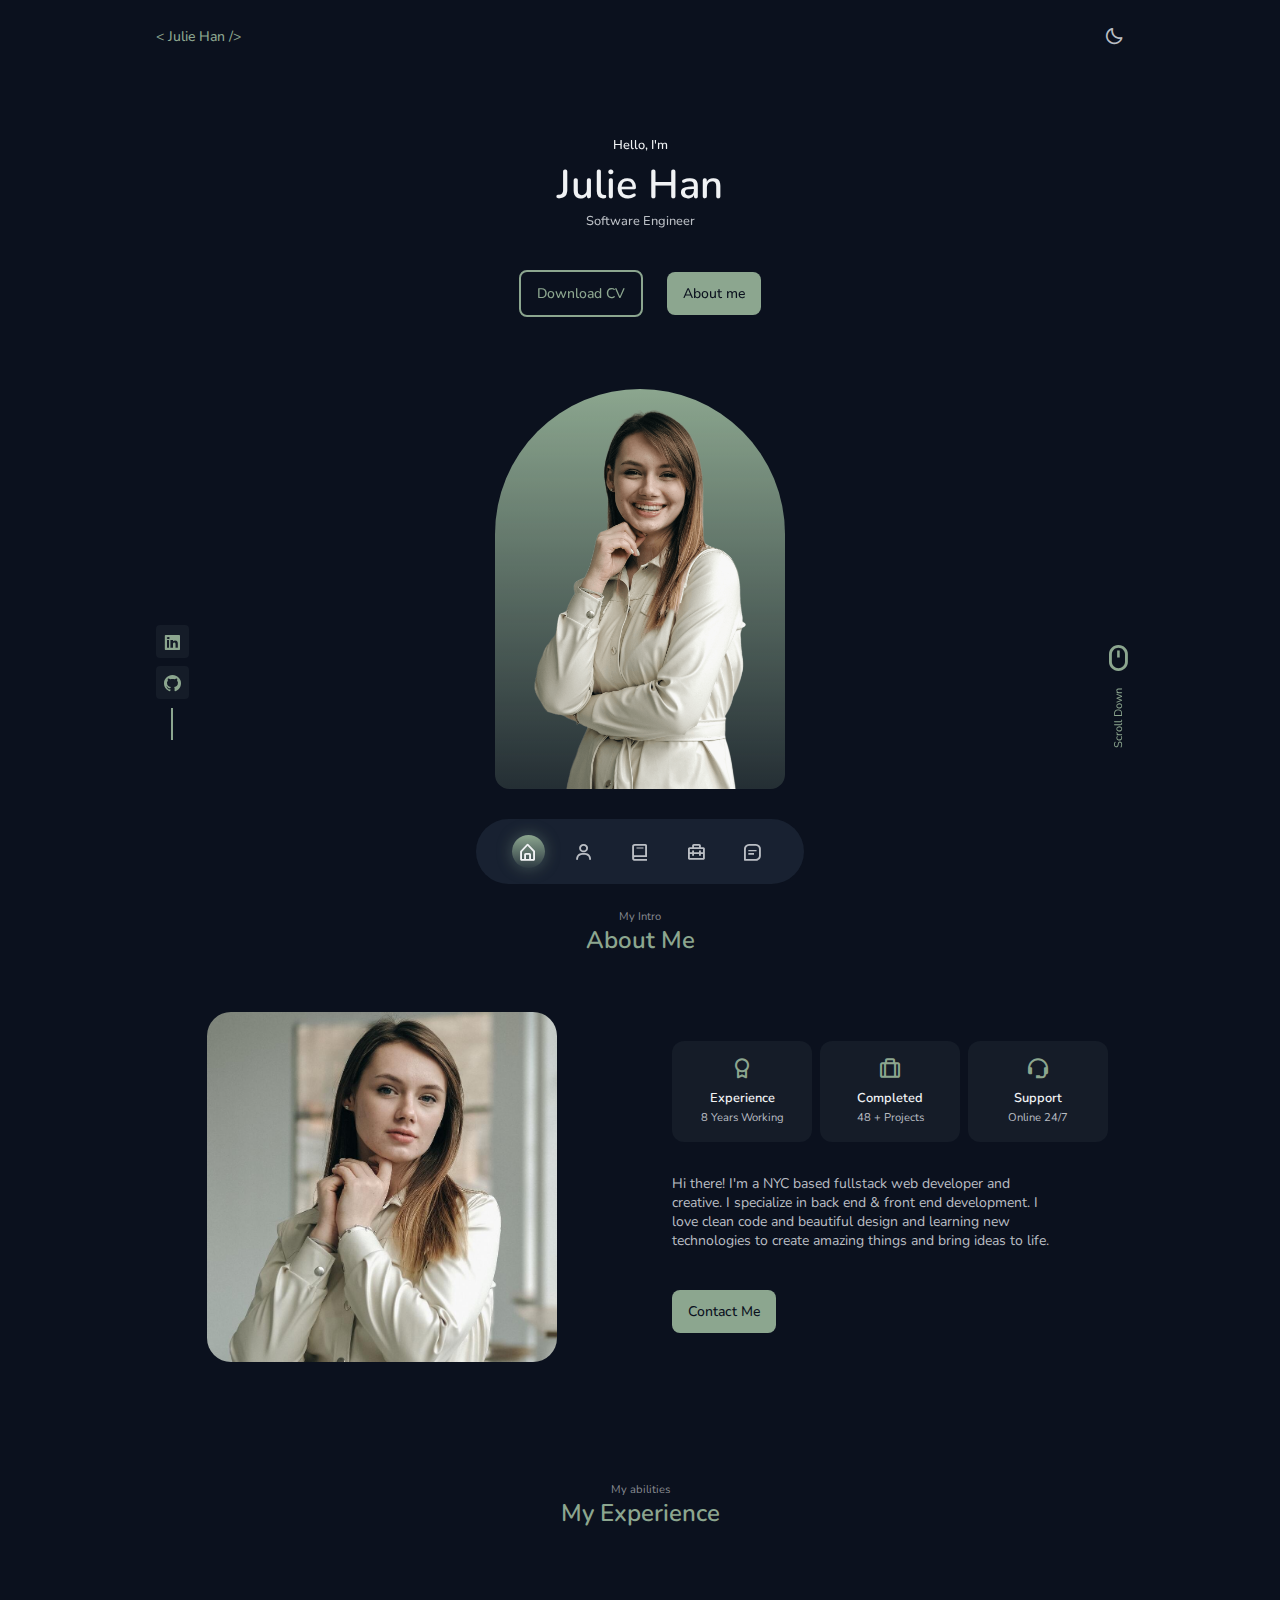
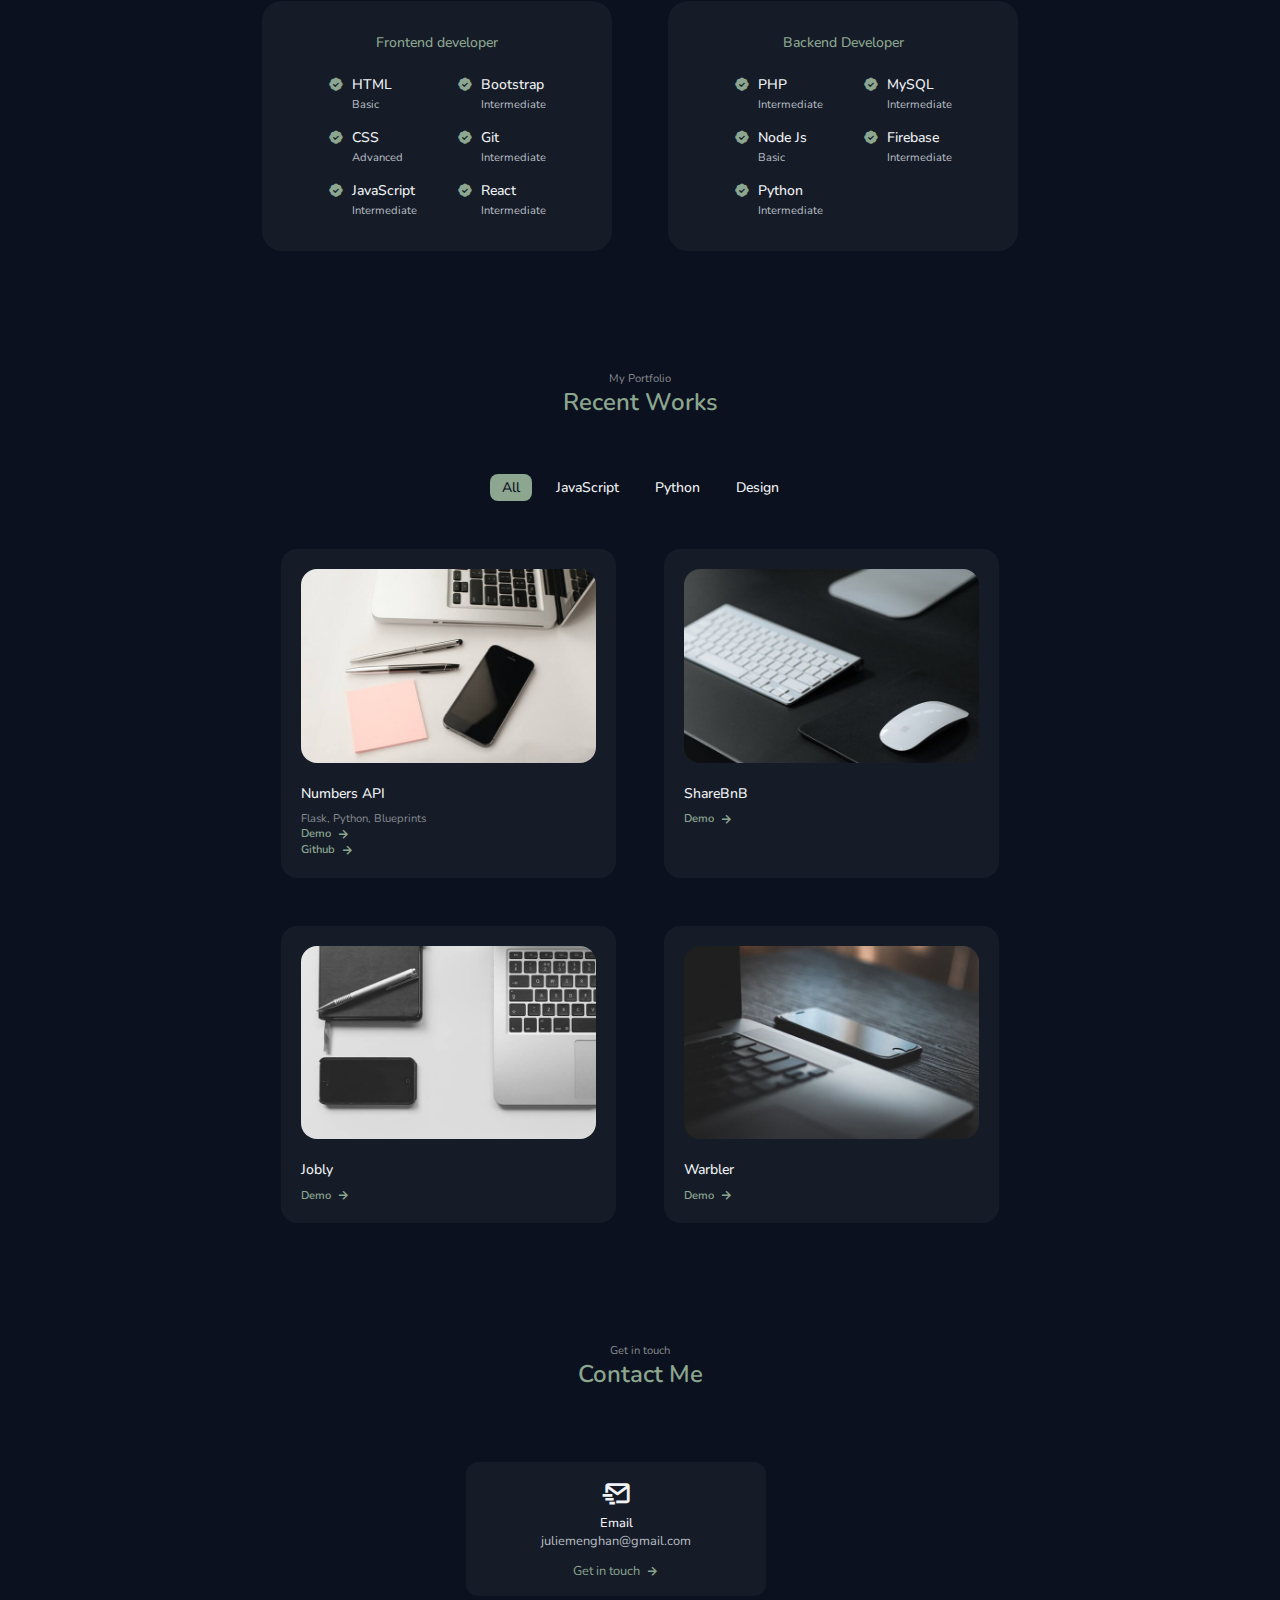
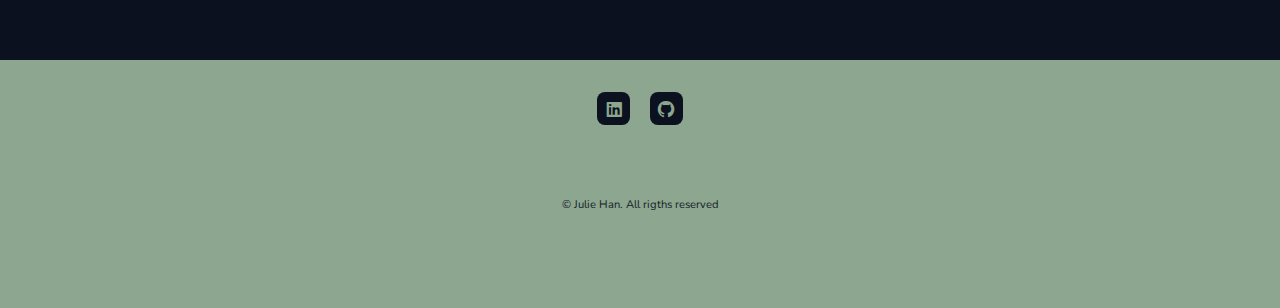
==== index.html @ d2535c16 "font name and size changes in css" ====
<!DOCTYPE html>
<html lang="en">

<head>
  <meta charset="UTF-8" />
  <meta name="viewport" content="width=device-width, initial-scale=1.0" />

  <!--=============== FAVICON ===============-->
  <link rel="shortcut icon" href="assets/img/favicon.png" type="image/x-icon" />

  <!--=============== BOXICONS ===============-->
  <link href="https://unpkg.com/boxicons@2.1.1/css/boxicons.min.css" rel="stylesheet" />

  <!--=============== SWIPER CSS ===============-->
  <link rel="stylesheet" href="assets/css/swiper-bundle.min.css" />

  <!--=============== CSS ===============-->
  <link rel="stylesheet" href="assets/css/styles.css" />

  <title>Portfolio website - Julie Meng Han</title>
</head>

<body>
  <!--=============== HEADER ===============-->
  <header class="header" id="header">
    <nav class="nav container">
      <a href="#" class="nav__logo">
        < Julie Han /> </a>

      <div class="nav__menu">
        <ul class="nav__list">
          <li class="nav__item">
            <a href="#home" class="nav__link active-link">
              <i class="bx bx-home-alt nav__icon"></i>
            </a>
          </li>

          <li class="nav__item">
            <a href="#about" class="nav__link">
              <i class="bx bx-user nav__icon"></i>
            </a>
          </li>

          <li class="nav__item">
            <a href="#skills" class="nav__link">
              <i class="bx bx-book nav__icon"></i>
            </a>
          </li>

          <li class="nav__item">
            <a href="#work" class="nav__link">
              <i class="bx bx-briefcase-alt-2 nav__icon"></i>
            </a>
          </li>

          <li class="nav__item">
            <a href="#contact" class="nav__link">
              <i class="bx bx-message-square-detail nav__icon"></i>
            </a>
          </li>
        </ul>
      </div>

      <!-- Light/Dark mode theme change button -->
      <i class="bx bx-moon change-theme" id="theme-button"></i>
    </nav>
  </header>

  <!--=============== MAIN ===============-->
  <main class="main">
    <!--=============== HOME ===============-->
    <section class="home section" id="home">
      <div class="home__container container grid">
        <div class="home__data">
          <span class="home__greeting">Hello, I'm</span>
          <h1 class="home__name">Julie Han</h1>
          <h3 class="home__education">Software Engineer</h3>

          <div class="home__buttons">
            <!-- Insert your CV -->
            <a download="" href="assets/pdf/Ansel-Cv.pdf" class="button button--ghost">
              Download CV
            </a>
            <a href="#about" class="button">About me</a>
          </div>
        </div>

        <div class="home__handle">
          <!-- Insert your image, according to the example size of the portfolio -->
          <img src="assets/img/perfil.png" alt="" class="home__img" />
        </div>

        <div class="home__social">
          <a href="https://www.linkedin.com/in/juliemenghan/" target="_blank" class="home__social-link">
            <i class="bx bxl-linkedin-square"></i>
          </a>
          <a href="https://github.com/jumehan" target="_blank" class="home__social-link">
            <i class="bx bxl-github"></i>
          </a>
        </div>

        <a href="#about" class="home__scroll">
          <i class="bx bx-mouse home__scroll-icon"></i>
          <span class="home__scroll-name">Scroll Down</span>
        </a>
      </div>
    </section>

    <!--=============== ABOUT ===============-->
    <section class="about section" id="about">
      <span class="section__subtitle">My Intro</span>
      <h2 class="section__title">About Me</h2>

      <div class="about__container container grid">
        <img src="assets/img/about.jpg" alt="" class="about__img" />

        <div class="about__data">
          <div class="about__info">
            <div class="about__box">
              <i class="bx bx-award about__icon"></i>
              <h3 class="about__title">Experience</h3>
              <span class="about__subtitle">8 Years Working</span>
            </div>

            <div class="about__box">
              <i class="bx bx-briefcase-alt about__icon"></i>
              <h3 class="about__title">Completed</h3>
              <span class="about__subtitle">48 + Projects</span>
            </div>

            <div class="about__box">
              <i class="bx bx-support about__icon"></i>
              <h3 class="about__title">Support</h3>
              <span class="about__subtitle">Online 24/7</span>
            </div>
          </div>

          <p class="about__description">
            Hi there! I'm a NYC based fullstack web developer and creative. I
            specialize in back end & front end development. I love clean code
            and beautiful design and learning new technologies to create
            amazing things and bring ideas to life.
          </p>

          <a href="#contact" class="button">Contact Me</a>
        </div>
      </div>
    </section>

    <!--=============== SKILLS ===============-->
    <section class="skills section" id="skills">
      <span class="section__subtitle">My abilities</span>
      <h2 class="section__title">My Experience</h2>

      <div class="skills__container container grid">
        <div class="skills__content">
          <h3 class="skills__title">Frontend developer</h3>

          <div class="skills__box">
            <div class="skills__group">
              <div class="skills__data">
                <i class="bx bxs-badge-check"></i>

                <div>
                  <h3 class="skills__name">HTML</h3>
                  <span class="skills__level">Basic</span>
                </div>
              </div>

              <div class="skills__data">
                <i class="bx bxs-badge-check"></i>

                <div>
                  <h3 class="skills__name">CSS</h3>
                  <span class="skills__level">Advanced</span>
                </div>
              </div>

              <div class="skills__data">
                <i class="bx bxs-badge-check"></i>

                <div>
                  <h3 class="skills__name">JavaScript</h3>
                  <span class="skills__level">Intermediate</span>
                </div>
              </div>
            </div>

            <div class="skills__group">
              <div class="skills__data">
                <i class="bx bxs-badge-check"></i>

                <div>
                  <h3 class="skills__name">Bootstrap</h3>
                  <span class="skills__level">Intermediate</span>
                </div>
              </div>

              <div class="skills__data">
                <i class="bx bxs-badge-check"></i>

                <div>
                  <h3 class="skills__name">Git</h3>
                  <span class="skills__level">Intermediate</span>
                </div>
              </div>

              <div class="skills__data">
                <i class="bx bxs-badge-check"></i>

                <div>
                  <h3 class="skills__name">React</h3>
                  <span class="skills__level">Intermediate</span>
                </div>
              </div>
            </div>
          </div>
        </div>

        <div class="skills__content">
          <h3 class="skills__title">Backend Developer</h3>

          <div class="skills__box">
            <div class="skills__group">
              <div class="skills__data">
                <i class="bx bxs-badge-check"></i>

                <div>
                  <h3 class="skills__name">PHP</h3>
                  <span class="skills__level">Intermediate</span>
                </div>
              </div>

              <div class="skills__data">
                <i class="bx bxs-badge-check"></i>

                <div>
                  <h3 class="skills__name">Node Js</h3>
                  <span class="skills__level">Basic</span>
                </div>
              </div>

              <div class="skills__data">
                <i class="bx bxs-badge-check"></i>

                <div>
                  <h3 class="skills__name">Python</h3>
                  <span class="skills__level">Intermediate</span>
                </div>
              </div>
            </div>

            <div class="skills__group">
              <div class="skills__data">
                <i class="bx bxs-badge-check"></i>

                <div>
                  <h3 class="skills__name">MySQL</h3>
                  <span class="skills__level">Intermediate</span>
                </div>
              </div>

              <div class="skills__data">
                <i class="bx bxs-badge-check"></i>

                <div>
                  <h3 class="skills__name">Firebase</h3>
                  <span class="skills__level">Intermediate</span>
                </div>
              </div>
            </div>
          </div>
        </div>
      </div>
    </section>

    <!--=============== WORK ===============-->
    <section class="work section" id="work">
      <span class="section__subtitle">My Portfolio</span>
      <h2 class="section__title">Recent Works</h2>

      <div class="work__filters">
        <span class="work__item active-work" data-filter="all">All</span>
        <span class="work__item" data-filter=".javascript">JavaScript</span>
        <span class="work__item" data-filter=".python">Python</span>
        <span class="work__item" data-filter=".design">Design</span>
      </div>

      <div class="work__container container grid">
        <div class="work__card mix python javascript">
          <!-- Insert your image in a rectangular format (Ex: 600 x 400, 1000 x 800, 1200 x 1000, etc) -->
          <img src="assets/img/work1.jpg" alt="" class="work__img" />

          <h3 class="work__title">Numbers API</h3>
          <span class="work__subtitle">Flask, Python, Blueprints</span>

          <a href="" class="work__button">
            Demo <i class="bx bx-right-arrow-alt work__icon"></i>
          </a>
          <a href="" class="work__button">
            Github <i class="bx bx-right-arrow-alt work__icon"></i>
          </a>
        </div>

        <div class="work__card mix javascript">
          <img src="assets/img/work2.jpg" alt="" class="work__img" />

          <h3 class="work__title">ShareBnB</h3>

          <a href="" class="work__button">
            Demo <i class="bx bx-right-arrow-alt work__icon"></i>
          </a>
        </div>

        <div class="work__card mix design">
          <img src="assets/img/work3.jpg" alt="" class="work__img" />

          <h3 class="work__title">Jobly</h3>

          <a href="" class="work__button">
            Demo <i class="bx bx-right-arrow-alt work__icon"></i>
          </a>
        </div>

        <div class="work__card mix web">
          <img src="assets/img/work4.jpg" alt="" class="work__img" />

          <h3 class="work__title">Warbler</h3>

          <a href="" class="work__button">
            Demo <i class="bx bx-right-arrow-alt work__icon"></i>
          </a>
        </div>

      </div>
    </section>

    <!--=============== CONTACT ===============-->
    <section class="contact section" id="contact">
      <span class="section__subtitle">Get in touch</span>
      <h2 class="section__title">Contact Me</h2>
      <div class="work__container container grid">
        <div class="contact__info">
          <div class="contact__card">
            <i class="bx bx-mail-send contact__card-icon"></i>
            <h3 class="contact__card-title">Email</h3>
            <span class="contact__card-data">juliemenghan@gmail.com</span>

            <a href="mailto:juliemenghan@gmail.com" target="_blank" class="contact__button">
              Get in touch
              <i class="bx bx-right-arrow-alt contact__button-icon"></i>
            </a>
          </div>
        </div>
        <div></div>
        <div></div>
    </section>
  </main>

  <!--=============== FOOTER ===============-->
  <footer class="footer">
    <div class="footer__container container">

      <ul class="footer__social">
        <a href="https://www.linkedin.com/in/juliemenghan/" target="_blank" class="footer__social-link">
          <i class="bx bxl-linkedin-square"></i>
        </a>
        <a href="https://github.com/jumehan" target="_blank" class="footer__social-link">
          <i class="bx bxl-github"></i>
        </a>
      </ul>

      <span class="footer__copy">
        &#169; Julie Han. All rigths reserved
      </span>
    </div>
  </footer>

  <!--=============== SCROLLREVEAL ===============-->
  <script src="assets/js/scrollreveal.min.js"></script>

  <!--=============== SWIPER JS ===============-->
  <script src="assets/js/swiper-bundle.min.js"></script>

  <!--=============== MIXITUP FILTER ===============-->
  <script src="assets/js/mixitup.min.js"></script>

  <!--=============== MAIN JS ===============-->
  <script src="assets/js/main.js"></script>
</body>

</html>
---- assets/css/styles.css ----
/*=============== GOOGLE FONTS ===============*/
@import url("https://fonts.googleapis.com/css2?family=Poppins:wght@400;500;600&display=swap");
@import url('https://fonts.googleapis.com/css2?family=Nunito:wght@400;500;600&display=swap');
/*=============== VARIABLES CSS ===============*/
:root {
  --header-height: 3.5rem;

  /*========== Colors ==========*/
  /*Color mode HSL(hue, saturation, lightness)*/
  /*
        Purple: hsl(250, 66%, 75%)
        Blue: hsl(207, 90%, 72%)
        Pink: hsl(356, 66%, 75%)
        Teal: hsl(174, 63%, 62%)
  */
  --first-hue: 127;
  --sat: 13%;
  --lig: 60%;
  --second-hue: 219;

  --first-color: hsl(var(--first-hue), var(--sat), var(--lig));
  --first-color-alt: hsl(var(--first-hue), var(--sat), 71%); /* -4% */
  --title-color: hsl(var(--second-hue), 15%, 95%);
  --text-color: hsl(var(--second-hue), 8%, 75%);
  --text-color-light: hsl(var(--second-hue), 4%, 55%);
  --body-color: hsl(var(--second-hue), 48%, 8%);
  --container-color: hsl(var(--second-hue), 32%, 12%);

  /*========== Font and typography ==========*/
  /*.5rem = 8px | 1rem = 16px ...*/
  --body-font: 'Nunito', sans-serif;
  --biggest-font-size: 1.75rem;
  --h1-font-size: 1.5rem;
  --h2-font-size: 1.25rem;
  --h3-font-size: 1rem;
  --normal-font-size: .85rem;
  --small-font-size: .8rem;
  --smaller-font-size: .75rem;
  --tiny-font-size: .7rem;

  /*========== Font weight ==========*/
  --font-medium: 500;
  --font-semibold: 600;

  /*========== z index ==========*/
  --z-tooltip: 10;
  --z-fixed: 100;
  --z-modal: 1000;
}

/* Responsive typography */
@media screen and (min-width: 968px) {
  :root {
    --biggest-font-size: 2.5rem;
    --h1-font-size: 2.25rem;
    --h2-font-size: 1.5rem;
    --h3-font-size: 1.25rem;
    --normal-font-size: .875rem;
    --small-font-size: .8rem;
    --smaller-font-size: .7rem;
  }
}

/*=============== BASE ===============*/
* {
  box-sizing: border-box;
  padding: 0;
  margin: 0;
}

html {
  scroll-behavior: smooth;
}

body,
button,
input,
textarea {
  font-family: var(--body-font);
  font-size: var(--normal-font-size);
}

body {
  background-color: var(--body-color);
  color: var(--text-color);
  transition: .4s; /* for light mode animation */
}

h1, h2, h3 {
  color: var(--title-color);
  font-weight: var(--font-semibold);
}

ul {
  list-style: none;
}

a {
  text-decoration: none;
}

button {
  cursor: pointer;
  border: none;
  outline: none;
}

img {
  max-width: 100%;
  height: auto;
}

/*=============== THEME ===============*/
.change-theme {
  font-size: 1.25rem;
  cursor: pointer;
  transition: .3s;
}

.change-theme:hover {
  color: var(--first-color);
}

/*========== Variables Light theme ==========*/
body.light-theme {
  --title-color: hsl(var(--second-hue), 15%, 15%);
  --text-color: hsl(var(--second-hue), 8%, 35%);
  --body-color: hsl(var(--second-hue), 100%, 99%);
  --container-color: #fff;
}

/*==========
    Color changes in some parts of
    the website, in light theme
==========*/
.light-theme .scroll-header {
  box-shadow: 0 2px 4px hsla(0, 0%, 1%, .1);
}

.light-theme .nav__menu {
  background-color: hsla(var(--second-hue), 32%, 90%, .8);
}

.light-theme .section__subtitle {
  color: var(--text-color);
}

.light-theme .home__social-link {
  box-shadow: 0 2px 8px hsla(var(--second-hue), 48%, 8%, .1);
}

.light-theme .home__social::after,
.light-theme .footer__social-link {
  background-color: var(--title-color);
}

.light-theme .home__social-link,
.light-theme .home__scroll,
.light-theme .button,
.light-theme .button:hover,
.light-theme .active-work,
.light-theme .footer__title,
.light-theme .footer__link,
.light-theme .footer__copy{
  color: var(--title-color);
}

.light-theme .about__box {
  box-shadow: 0 2px 8px hsla(var(--second-hue), 48%, 8%, .1);
}

.light-theme .skills__content,
.light-theme .services__card,
.light-theme .work__card,
.light-theme .testimonial__card,
.light-theme .contact__card {
  box-shadow: 0 2px 16px hsla(var(--second-hue), 48%, 8%, .1);
}

.light-theme::-webkit-scrollbar {
  background-color: hsl(var(--second-hue), 8%, 66%);
}

.light-theme::-webkit-scrollbar-thumb {
  background-color: hsl(var(--second-hue), 8%, 54%);
}

.light-theme::-webkit-scrollbar-thumb:hover {
  background-color: hsl(var(--second-hue), 8%, 44%);
}

/*=============== REUSABLE CSS CLASSES ===============*/
.container {
  max-width: 968px;
  margin-left: 1rem;
  margin-right: 1rem;
}

.grid {
  display: grid;
  gap: 1.25rem;
}

.main {
  overflow: hidden;
}

.section {
  padding: 4.5rem 0 1rem;
}

.section__title,
.section__subtitle {
  text-align: center;
}

.section__title {
  font-size: var(--h2-font-size);
  color: var(--first-color);
  margin-bottom: 2rem;
}

.section__subtitle {
  display: block;
  font-size: var(--smaller-font-size);
  color: var(--text-color-light);
}

/*=============== HEADER & NAV===============*/
.header {
  position: fixed;
  top: 0;
  left: 0;
  width: 100%;
  background-color: var(--body-color);
  z-index: var(--z-fixed);
  transition: .4s; /* for light mode animation */
}

.nav {
  height: var(--header-height);
  display: flex;
  justify-content: space-between;
  align-items: center;
}

.nav__logo {
  color: var(--first-color);
  font-weight: var(--font-medium);
  transition: .4s;
}

.nav__logo:hover {
  color: var(--first-color-alt);
}

.nav__menu {
  position: fixed;
  bottom: 1rem;
  background-color: hsla(var(--second-hue), 32%, 16%, .8);
  width: 90%;
  border-radius: 4rem;
  padding: 1rem 2.25rem;
  backdrop-filter: blur(10px);
  transition: .4s; /* for light mode animation */
}

.nav__list {
  display: flex;
  justify-content: space-between;
  align-items: center;
}

.nav__link {
  color: var(--text-color);
  font-size: 1.25rem;
  padding: .4rem;
  display: flex;
  border-radius: 5rem;
}

/* Active link */
.active-link {
  background: linear-gradient(180deg,
              hsla(var(--first-hue), var(--sat), var(--lig), 1),
              hsla(var(--first-hue), var(--sat), var(--lig), .2)
            );
  box-shadow: 0 0 16px hsla(var(--first-hue), var(--sat), var(--lig), .4);
  color: var(--title-color);
}

/* Change background header */
.scroll-header {
  box-shadow: 0 4px 4px hsla(0, 0%, 4%, .3);
}

/*=============== HOME ===============*/
.home__container {
  position: relative;
  row-gap: 4.5rem;
  padding-top: 2rem;
}

.home__data {
  text-align: center;
}

.home__greeting,
.home__education {
  font-size: var(--small-font-size);
  font-weight: var(--font-medium);
}

.home__greeting {
  display: block;
  color: var(--title-color);
  margin-bottom: .25rem;
}

.home__education {
  color: var(--text-color);
  margin-bottom: 2.5rem;
}

.home__name {
  font-size: var(--biggest-font-size);
}

.home__img {
  width: 160px;
}

.home__handle {
  justify-self: center;
  width: 190px;
  height: 293px;
  background: linear-gradient(180deg,
              hsla(var(--first-hue), var(--sat), var(--lig), 1),
              hsla(var(--first-hue), var(--sat), var(--lig), .2)
            );
  border-radius: 10rem 10rem 1rem 1rem;
  display: flex;
  align-items: flex-end;
  justify-content: center;
  overflow: hidden;
}

.home__buttons {
  display: flex;
  justify-content: center;
  align-items: center;
  gap: 1.5rem;
}

.home__social,
.home__scroll {
  position: absolute;
}

.home__social {
  bottom: 5rem;
  left: 0;
  display: grid;
  row-gap: .5rem;
}

.home__social-link {
  width: max-content;
  background-color: var(--container-color);
  color: var(--first-color);
  padding: .25rem;
  border-radius: .25rem;
  display: flex;
  font-size: 1rem;
  transition: .4s;
}

.home__social-link:hover {
  background-color: var(--first-color);
  color: #fff;
}

.home__social::after {
  content: '';
  width: 32px;
  height: 2px;
  background-color: var(--first-color);
  transform: rotate(90deg) translate(16px, 3px);
}

.home__scroll {
  color: var(--first-color);
  right: -1.5rem;
  bottom: 4rem;
  display: grid;
  row-gap: 2.25rem;
  justify-items: center;
}

.home__scroll-icon {
  font-size: 1.25rem;
}

.home__scroll-name {
  font-size: var(--smaller-font-size);
  transform: rotate(-90deg);
}

/*=============== BUTTONS ===============*/
.button {
  display: inline-block;
  background-color: var(--first-color);
  color: var(--body-color);
  padding: .75rem 1rem;
  border-radius: .5rem;
  font-weight: var(--font-medium);
  transition: .4s;
}

.button:hover {
  background-color: var(--first-color-alt);
  color: var(--body-color);
}

.button--ghost {
  background-color: transparent;
  border: 2px solid var(--first-color);
  color: var(--first-color);
}

/*=============== ABOUT ===============*/
.about__container {
  row-gap: 2.5rem;
}

.about__img {
  width: 220px;
  border-radius: 1.5rem;
  justify-self: center;
}

.about__data {
  text-align: center;
}

.about__info {
  display: grid;
  grid-template-columns: repeat(3, 1fr);
  gap: .5rem;
  margin-bottom: 2rem;
}

.about__box {
  background-color: var(--container-color);
  border-radius: .75rem;
  padding: .75rem .5rem;
}

.about__icon {
  font-size: 1.5rem;
  color: var(--first-color);
  margin-bottom: .5rem;
}

.about__title {
  font-size: var(--small-font-size);
}

.about__subtitle {
  font-size: var(--tiny-font-size);
}

.about__description {
  margin-bottom: 2rem;
}

/*=============== SKILLS ===============*/
.skills__container {
  row-gap: 2rem;
  padding-top: 1rem;
}

.skills__content {
  background-color: var(--container-color);
  padding: 1.5rem;
  border-radius: 1.25rem;
}

.skills__title {
  font-size: var(--normal-font-size);
  font-weight: var(--font-medium);
  color: var(--first-color);
  text-align: center;
  margin-bottom: 1.5rem;
}

.skills__box {
  display: flex;
  justify-content: center;
  column-gap: 2.5rem;
}

.skills__group {
  display: grid;
  align-content: flex-start;
  row-gap: 1rem;
}

.skills__data {
  display: flex;
  column-gap: .5rem;
}

.skills .bxs-badge-check {
  font-size: 1rem;
  color: var(--first-color);
}

.skills__name {
  font-size: var(--normal-font-size);
  font-weight: var(--font-medium);
  line-height: 18px;
}

.skills__level {
  font-size: var(--tiny-font-size);
}

/*=============== WORK ===============*/
.work__container {
  padding-top: 1rem;
}

.work__filters {
  display: flex;
  justify-content: center;
  align-items: center;
  column-gap: .75rem;
  margin-bottom: 2rem;
}

.work__item {
  cursor: pointer;
  color: var(--title-color);
  padding: .25rem .75rem;
  font-weight: var(--font-medium);
  border-radius: .5rem;
}

.work__card {
  background-color: var(--container-color);
  padding: 1rem;
  border-radius: 1rem;
}

.work__img {
  border-radius: 1rem;
  margin-bottom: .75rem;
}

.work__title {
  font-size: var(--normal-font-size);
  font-weight: var(--font-medium);
  margin-bottom: .25rem;
}

.work__subtitle {
  display: block;
  font-size: var(--smaller-font-size);
  color: var(--text-color-light);
}

.work__button {
  width: max-content;
  color: var(--first-color);
  font-size: var(--smaller-font-size);
  font-weight: var(--font-semibold);
  display: flex;
  align-items: center;
  column-gap: .25rem;
}

.work__button:hover .work__icon {
  transform: translateX(.25rem);
}

.work__icon {
  font-size: 1rem;
  transition: .4s;
}

/* Active item work*/
.active-work {
  background-color: var(--first-color);
  color: var(--body-color);
}

/*=============== CONTACT ===============*/
.contact__container {
  row-gap: 3rem;
  padding-bottom: 3rem;
}

.contact__title {
  text-align: center;
  font-size: var(--h3-font-size);
  margin-bottom: 1.5rem;
}

.contact__info {
  display: grid;
  gap: 1rem;
}

.contact__card {
  background-color: var(--container-color);
  padding: 1rem;
  border-radius: .75rem;
  text-align: center;
}

.contact__card-icon {
  font-size: 2rem;
  color: var(--title-color);
  margin-bottom: .25rem;
}

.contact__card-title,
.contact__card-data {
  font-size: var(--small-font-size);
}

.contact__card-title {
  font-weight: var(--font-medium);
}

.contact__card-data {
  display: block;
  margin-bottom: .75rem;
}

.contact__button {
  color: var(--first-color);
  font-size: var(--small-font-size);
  display: flex;
  align-items: center;
  justify-content: center;
  column-gap: .25rem;
}

.contact__button:hover .contact__button-icon {
  transform: translateX(.25rem);
}

.contact__button-icon {
  font-size: 1rem;
  transition: .4s;
}

.contact__form-div {
  position: relative;
  margin-bottom: 2rem;
  height: 4rem;
}

.contact__form-input {
  position: absolute;
  top: 0;
  left: 0;
  width: 100%;
  height: 100%;
  border: 2px solid var(--text-color-light);
  background: none;
  color: var(--text-color);
  outline: none;
  padding: 1.5rem;
  border-radius: .75rem;
  z-index: 1;
}

.contact__form-tag {
  position: absolute;
  top: -.75rem;
  left: 1.25rem;
  font-size: var(--smaller-font-size);
  padding: .25rem;
  background-color: var(--body-color);
  z-index: 10;
}

.contact__form-area {
  height: 11rem;
}

.contact__form-area textarea {
  resize: none;
}

/*=============== FOOTER ===============*/
.footer {
  background-color: var(--first-color);
}

.footer__container {
  padding: 2rem 0 6rem;
}

.footer__title,
.footer__link {
  color: var(--body-color);
}

.footer__title {
  text-align: center;
  margin-bottom: 2rem;
}

.footer__list {
  display: flex;
  justify-content: center;
  column-gap: 1.5rem;
  margin-bottom: 2rem;
}

.footer__social {
  display: flex;
  justify-content: center;
  column-gap: 1.25rem;
}

.footer__social-link {
  background-color: var(--body-color);
  color: var(--first-color);
  padding: .25rem;
  border-radius: .25rem;
  font-size: 1rem;
  display: inline-flex;
}

.footer__copy {
  display: block;
  margin-top: 4.5rem;
  color: var(--container-color);
  text-align: center;
  font-size: var(--smaller-font-size);
}

/*=============== SCROLL BAR ===============*/
::-webkit-scrollbar {
  width: .6rem;
  border-radius: .5rem;
  background-color: hsl(var(--second-hue), 8%, 38%);
}

::-webkit-scrollbar-thumb {
  background-color: hsl(var(--second-hue), 8%, 26%);
  border-radius: .5rem;
}

::-webkit-scrollbar-thumb:hover {
  background-color: hsl(var(--second-hue), 8%, 20%);
}

/*=============== BREAKPOINTS ===============*/
/* For small devices */
@media screen and (max-width: 320px) {
  .nav__menu {
    padding: 1rem 1.5rem;
  }

  .home__buttons {
    flex-direction: column;
  }
  .home__handle {
    width: 150px;
    height: 253px;
  }
  .home__img {
    width: 130px;
  }

  .about__info {
    grid-template-columns: repeat(2, 1fr);
  }

  .skills__box {
    column-gap: 1rem;
  }
  .skills__name {
    font-size: var(--small-font-size);
  }

  .services__container {
    grid-template-columns: 145px;
    justify-content: center;
  }

  .work__item {
    font-size: var(--small-font-size);
  }
  .work__filters {
    column-gap: .25rem;
  }
}

/* For medium devices */
@media screen and (min-width: 576px) {
  .nav__menu {
    width: 328px;
    left: 0;
    right: 0;
    margin: 0 auto;
  }

  .about__info {
    grid-template-columns: repeat(3, 140px);
    justify-content: center;
  }
  .about__description {
    padding: 0 5rem;
  }

  .skills__container {
    justify-content: center;
  }
  .skills__content {
    padding: 2rem 4rem;
  }

  .services__container {
    grid-template-columns: repeat(2, 160px);
    justify-content: center;
  }
  .services__modal-content {
    width: 500px;
    padding: 4.5rem 2.5rem 2.5rem;
  }
  .services__modal-description {
    padding: 0 3.5rem;
  }

  .work__container {
    justify-content: center;
  }
  .work__img {
    width: 295px;
  }

  .contact__info {
    grid-template-columns: 300px;
    justify-content: center;
  }
  .contact__form {
    width: 360px;
    margin: 0 auto;
  }
}

@media screen and (min-width: 767px) {
  .work__container {
    grid-template-columns: repeat(2, max-content);
  }

  .contact__container {
    grid-template-columns: repeat(2, max-content);
    justify-content: center;
    column-gap: 3rem;
  }
}

/* For large devices */
@media screen and (min-width: 992px) {
  .container {
    margin-left: auto;
    margin-right: auto;
  }

  .section {
    padding: 6.5rem  0 1rem;
  }
  .section__title {
    margin-bottom: 3.5rem;
  }

  .nav {
    height: calc(var(--header-height) + 1rem);
  }

  .home__handle {
    width: 290px;
    height: 400px;
  }
  .home__img {
    width: 220px;
  }
  .home__social-link {
    padding: .4rem;
    font-size: 1.25rem;
  }
  .home__social::after {
    transform: rotate(90deg) translate(16px, 0);
  }
  .home__scroll-icon {
    font-size: 2rem;
  }

  .about__container {
    grid-template-columns: repeat(2, 1fr);
    align-items: center;
    column-gap: 4rem;
  }
  .about__img {
    width: 350px;
  }
  .about__data {
    text-align: initial;
  }
  .about__info {
    justify-content: initial;
  }
  .about__box {
    text-align: center;
    padding: 1rem 1.25rem;
  }
  .about__description {
    padding: 0 4rem 0 0;
    margin-bottom: 2.5rem;
  }

  .skills__container {
    grid-template-columns: repeat(2, 350px);
    column-gap: 3.5rem;
  }

  .services__container {
    grid-template-columns: repeat(3, 192px);
    column-gap: 3rem;
  }
  .services__card {
    padding: 5rem 2rem 1.5rem;
  }

  .work__container {
    gap: 3rem;
  }
  .work__card {
    padding: 1.25rem;
  }
  .work__img {
    margin-bottom: 1rem;
  }
  .work__title {
    margin-bottom: .5rem;
  }

  .testimonial__container {
    width: 750px;
  }
  .testimonial__card {
    padding: 1.5rem 2rem;
  }

  .contact__container {
    column-gap: 6rem;
  }

  .footer__social-link {
    font-size: 1.25rem;
    padding: .4rem;
    border-radius: .5rem;
  }
}
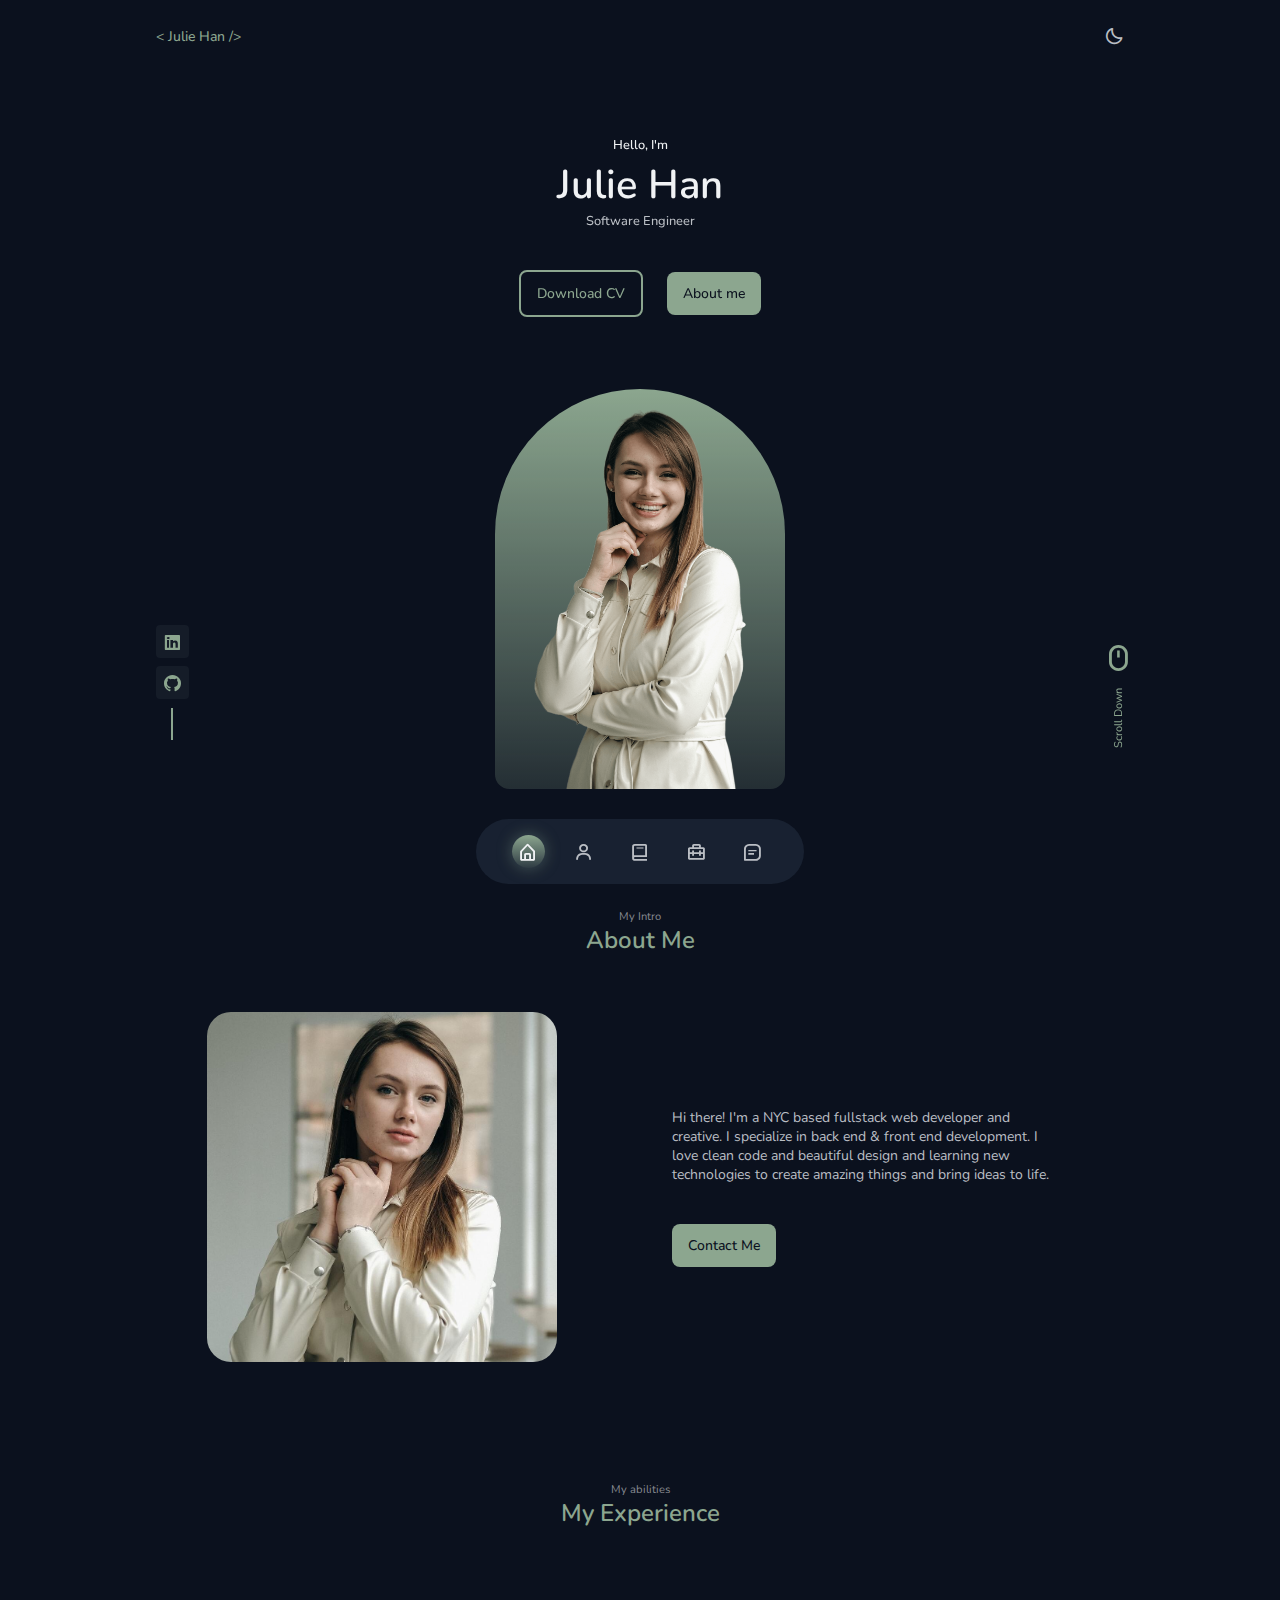
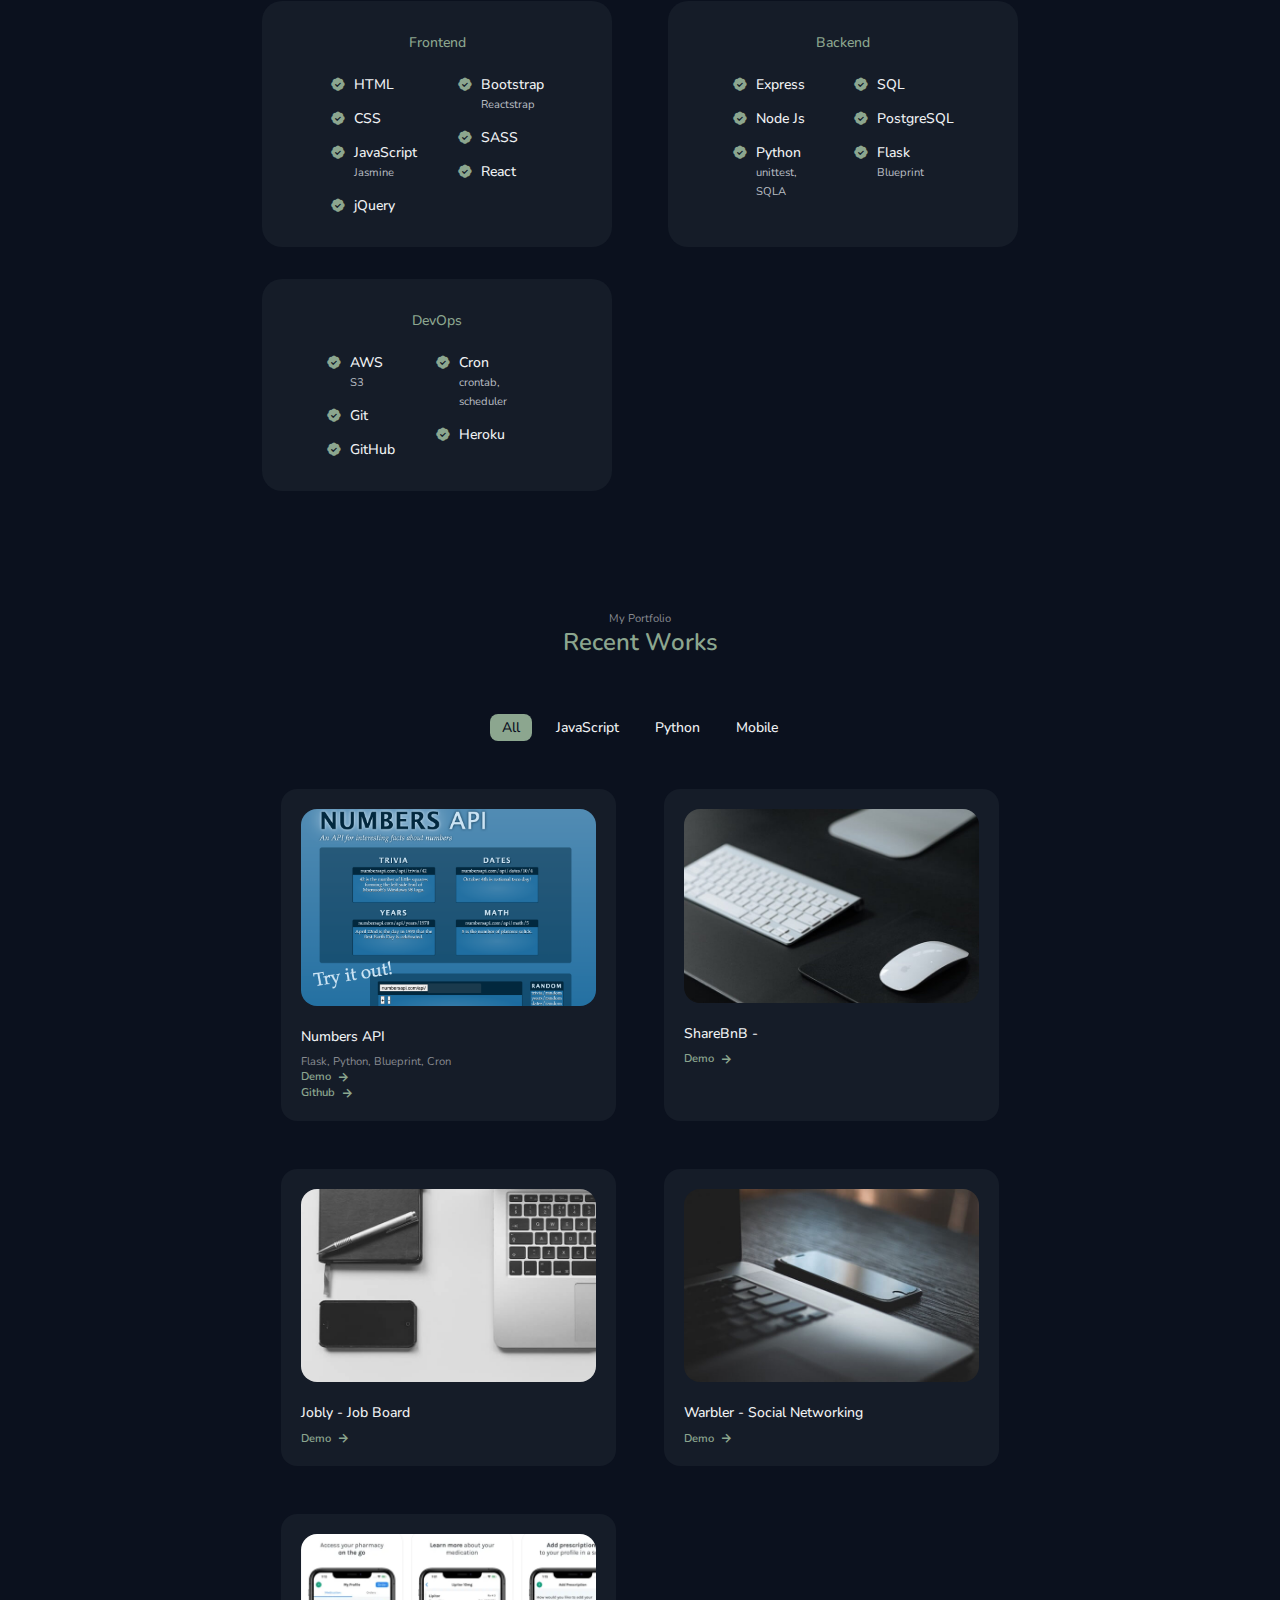
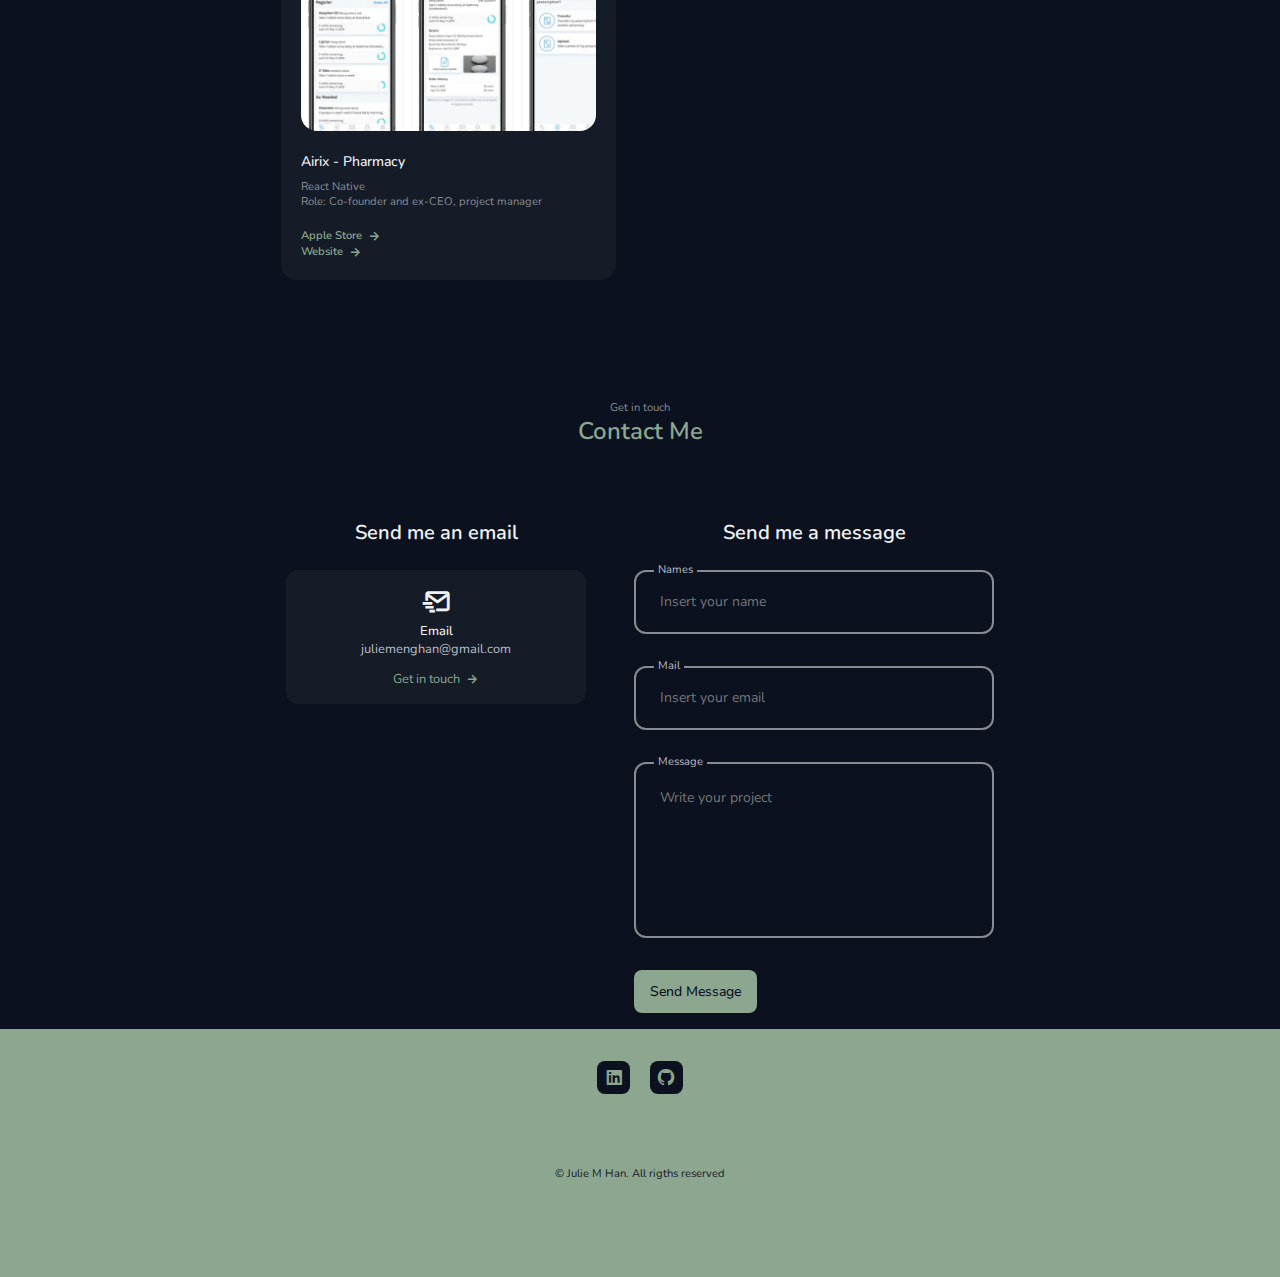
==== commit 9676558b: "edited contact section and changed screenshots" ====
--- a/index.html
+++ b/index.html
@@ -115,25 +115,15 @@
         <img src="assets/img/about.jpg" alt="" class="about__img" />
 
         <div class="about__data">
-          <div class="about__info">
+          <!-- <div class="about__info">
+
             <div class="about__box">
               <i class="bx bx-award about__icon"></i>
-              <h3 class="about__title">Experience</h3>
-              <span class="about__subtitle">8 Years Working</span>
-            </div>
-
-            <div class="about__box">
-              <i class="bx bx-briefcase-alt about__icon"></i>
-              <h3 class="about__title">Completed</h3>
-              <span class="about__subtitle">48 + Projects</span>
-            </div>
-
-            <div class="about__box">
-              <i class="bx bx-support about__icon"></i>
-              <h3 class="about__title">Support</h3>
-              <span class="about__subtitle">Online 24/7</span>
-            </div>
-          </div>
+              <h3 class="about__title">Education</h3>
+              <span class="about__subtitle">Rithm School</span>
+            </div>
+
+          </div> -->
 
           <p class="about__description">
             Hi there! I'm a NYC based fullstack web developer and creative. I
@@ -154,7 +144,7 @@
 
       <div class="skills__container container grid">
         <div class="skills__content">
-          <h3 class="skills__title">Frontend developer</h3>
+          <h3 class="skills__title">Frontend</h3>
 
           <div class="skills__box">
             <div class="skills__group">
@@ -163,7 +153,7 @@
 
                 <div>
                   <h3 class="skills__name">HTML</h3>
-                  <span class="skills__level">Basic</span>
+
                 </div>
               </div>
 
@@ -172,7 +162,7 @@
 
                 <div>
                   <h3 class="skills__name">CSS</h3>
-                  <span class="skills__level">Advanced</span>
+
                 </div>
               </div>
 
@@ -181,7 +171,16 @@
 
                 <div>
                   <h3 class="skills__name">JavaScript</h3>
-                  <span class="skills__level">Intermediate</span>
+                  <span class="skills__level">Jasmine</span>
+                </div>
+              </div>
+
+              <div class="skills__data">
+                <i class="bx bxs-badge-check"></i>
+
+                <div>
+                  <h3 class="skills__name">jQuery</h3>
+
                 </div>
               </div>
             </div>
@@ -192,16 +191,16 @@
 
                 <div>
                   <h3 class="skills__name">Bootstrap</h3>
-                  <span class="skills__level">Intermediate</span>
-                </div>
-              </div>
-
-              <div class="skills__data">
-                <i class="bx bxs-badge-check"></i>
-
-                <div>
-                  <h3 class="skills__name">Git</h3>
-                  <span class="skills__level">Intermediate</span>
+                  <span class="skills__level">Reactstrap</span>
+                </div>
+              </div>
+
+              <div class="skills__data">
+                <i class="bx bxs-badge-check"></i>
+
+                <div>
+                  <h3 class="skills__name">SASS</h3>
+
                 </div>
               </div>
 
@@ -210,7 +209,7 @@
 
                 <div>
                   <h3 class="skills__name">React</h3>
-                  <span class="skills__level">Intermediate</span>
+
                 </div>
               </div>
             </div>
@@ -218,7 +217,7 @@
         </div>
 
         <div class="skills__content">
-          <h3 class="skills__title">Backend Developer</h3>
+          <h3 class="skills__title">Backend</h3>
 
           <div class="skills__box">
             <div class="skills__group">
@@ -226,8 +225,8 @@
                 <i class="bx bxs-badge-check"></i>
 
                 <div>
-                  <h3 class="skills__name">PHP</h3>
-                  <span class="skills__level">Intermediate</span>
+                  <h3 class="skills__name">Express</h3>
+
                 </div>
               </div>
 
@@ -236,7 +235,7 @@
 
                 <div>
                   <h3 class="skills__name">Node Js</h3>
-                  <span class="skills__level">Basic</span>
+
                 </div>
               </div>
 
@@ -245,7 +244,7 @@
 
                 <div>
                   <h3 class="skills__name">Python</h3>
-                  <span class="skills__level">Intermediate</span>
+                  <span class="skills__level">unittest, SQLA</span>
                 </div>
               </div>
             </div>
@@ -255,23 +254,87 @@
                 <i class="bx bxs-badge-check"></i>
 
                 <div>
-                  <h3 class="skills__name">MySQL</h3>
-                  <span class="skills__level">Intermediate</span>
-                </div>
-              </div>
-
-              <div class="skills__data">
-                <i class="bx bxs-badge-check"></i>
-
-                <div>
-                  <h3 class="skills__name">Firebase</h3>
-                  <span class="skills__level">Intermediate</span>
+                  <h3 class="skills__name">SQL</h3>
+
+                </div>
+              </div>
+
+              <div class="skills__data">
+                <i class="bx bxs-badge-check"></i>
+
+                <div>
+                  <h3 class="skills__name">PostgreSQL</h3>
+
+                </div>
+              </div>
+
+              <div class="skills__data">
+                <i class="bx bxs-badge-check"></i>
+
+                <div>
+                  <h3 class="skills__name">Flask</h3>
+                  <span class="skills__level">Blueprint</span>
                 </div>
               </div>
             </div>
           </div>
         </div>
-      </div>
+
+        <div class="skills__content">
+          <h3 class="skills__title">DevOps</h3>
+
+          <div class="skills__box">
+            <div class="skills__group">
+              <div class="skills__data">
+                <i class="bx bxs-badge-check"></i>
+
+                <div>
+                  <h3 class="skills__name">AWS</h3>
+                  <span class="skills__level">S3</span>
+                </div>
+              </div>
+
+              <div class="skills__data">
+                <i class="bx bxs-badge-check"></i>
+
+                <div>
+                  <h3 class="skills__name">Git</h3>
+
+                </div>
+              </div>
+
+              <div class="skills__data">
+                <i class="bx bxs-badge-check"></i>
+
+                <div>
+                  <h3 class="skills__name">GitHub</h3>
+
+                </div>
+              </div>
+            </div>
+
+            <div class="skills__group">
+              <div class="skills__data">
+                <i class="bx bxs-badge-check"></i>
+
+                <div>
+                  <h3 class="skills__name">Cron</h3>
+                  <span class="skills__level">crontab, scheduler</span>
+                </div>
+              </div>
+
+              <div class="skills__data">
+                <i class="bx bxs-badge-check"></i>
+
+                <div>
+                  <h3 class="skills__name">Heroku</h3>
+
+                </div>
+              </div>
+            </div>
+          </div>
+
+        </div>
     </section>
 
     <!--=============== WORK ===============-->
@@ -283,16 +346,16 @@
         <span class="work__item active-work" data-filter="all">All</span>
         <span class="work__item" data-filter=".javascript">JavaScript</span>
         <span class="work__item" data-filter=".python">Python</span>
-        <span class="work__item" data-filter=".design">Design</span>
+        <span class="work__item" data-filter=".mobile">Mobile</span>
       </div>
 
       <div class="work__container container grid">
         <div class="work__card mix python javascript">
           <!-- Insert your image in a rectangular format (Ex: 600 x 400, 1000 x 800, 1200 x 1000, etc) -->
-          <img src="assets/img/work1.jpg" alt="" class="work__img" />
+          <img src="assets/img/work1-nums-api.png" alt="" class="work__img" />
 
           <h3 class="work__title">Numbers API</h3>
-          <span class="work__subtitle">Flask, Python, Blueprints</span>
+          <span class="work__subtitle">Flask, Python, Blueprint, Cron</span>
 
           <a href="" class="work__button">
             Demo <i class="bx bx-right-arrow-alt work__icon"></i>
@@ -305,17 +368,17 @@
         <div class="work__card mix javascript">
           <img src="assets/img/work2.jpg" alt="" class="work__img" />
 
-          <h3 class="work__title">ShareBnB</h3>
+          <h3 class="work__title">ShareBnB - </h3>
 
           <a href="" class="work__button">
             Demo <i class="bx bx-right-arrow-alt work__icon"></i>
           </a>
         </div>
 
-        <div class="work__card mix design">
+        <div class="work__card mix python">
           <img src="assets/img/work3.jpg" alt="" class="work__img" />
 
-          <h3 class="work__title">Jobly</h3>
+          <h3 class="work__title">Jobly - Job Board</h3>
 
           <a href="" class="work__button">
             Demo <i class="bx bx-right-arrow-alt work__icon"></i>
@@ -325,10 +388,28 @@
         <div class="work__card mix web">
           <img src="assets/img/work4.jpg" alt="" class="work__img" />
 
-          <h3 class="work__title">Warbler</h3>
+          <h3 class="work__title">Warbler - Social Networking</h3>
 
           <a href="" class="work__button">
             Demo <i class="bx bx-right-arrow-alt work__icon"></i>
+          </a>
+        </div>
+
+        <div class="work__card mix mobile">
+          <img src="assets/img/work5b-airix.png" alt="" class="work__img" />
+
+          <h3 class="work__title">Airix - Pharmacy</h3>
+          <span class="work__subtitle">React Native</span>
+          <span class="work__subtitle">Role: Co-founder and ex-CEO, project manager</span>
+          <br>
+
+          <a href="https://apps.apple.com/ca/app/airix-your-health-made-simple/id1346370082?platform=iphone"
+            class="work__button">
+            Apple Store <i class="bx bx-right-arrow-alt work__icon"></i>
+          </a>
+
+          <a href="https://airix.ca" class="work__button">
+            Website <i class="bx bx-right-arrow-alt work__icon"></i>
           </a>
         </div>
 
@@ -339,21 +420,54 @@
     <section class="contact section" id="contact">
       <span class="section__subtitle">Get in touch</span>
       <h2 class="section__title">Contact Me</h2>
+
       <div class="work__container container grid">
-        <div class="contact__info">
-          <div class="contact__card">
-            <i class="bx bx-mail-send contact__card-icon"></i>
-            <h3 class="contact__card-title">Email</h3>
-            <span class="contact__card-data">juliemenghan@gmail.com</span>
-
-            <a href="mailto:juliemenghan@gmail.com" target="_blank" class="contact__button">
-              Get in touch
-              <i class="bx bx-right-arrow-alt contact__button-icon"></i>
-            </a>
+
+        <div class="contact__content">
+          <h3 class="contact__title">Send me an email</h3>
+
+          <div class="contact__info">
+            <div class="contact__card">
+              <i class="bx bx-mail-send contact__card-icon"></i>
+              <h3 class="contact__card-title">Email</h3>
+              <span class="contact__card-data">juliemenghan@gmail.com</span>
+
+              <a href="mailto:juliemenghan@gmail.com" target="_blank" class="contact__button">
+                Get in touch
+                <i class="bx bx-right-arrow-alt contact__button-icon"></i>
+              </a>
+            </div>
           </div>
-        </div>
-        <div></div>
-        <div></div>
+
+          <div></div>
+          <div></div>
+
+        </div>
+
+        <div class="contact__content">
+          <h3 class="contact__title">Send me a message</h3>
+
+          <form action="" class="contact__form">
+            <div class="contact__form-div">
+              <label class="contact__form-tag">Names</label>
+              <input type="text" placeholder="Insert your name" class="contact__form-input">
+            </div>
+
+            <div class="contact__form-div">
+              <label class="contact__form-tag">Mail</label>
+              <input type="email" placeholder="Insert your email" class="contact__form-input">
+            </div>
+
+            <div class="contact__form-div contact__form-area">
+              <label class="contact__form-tag">Message</label>
+              <textarea name="" id="" cols="30" rows="10" placeholder="Write your project"
+                class="contact__form-input"></textarea>
+            </div>
+
+            <button class="button">Send Message</button>
+          </form>
+        </div>
+      </div>
     </section>
   </main>
 
@@ -371,7 +485,7 @@
       </ul>
 
       <span class="footer__copy">
-        &#169; Julie Han. All rigths reserved
+        &#169; Julie M Han. All rigths reserved
       </span>
     </div>
   </footer>
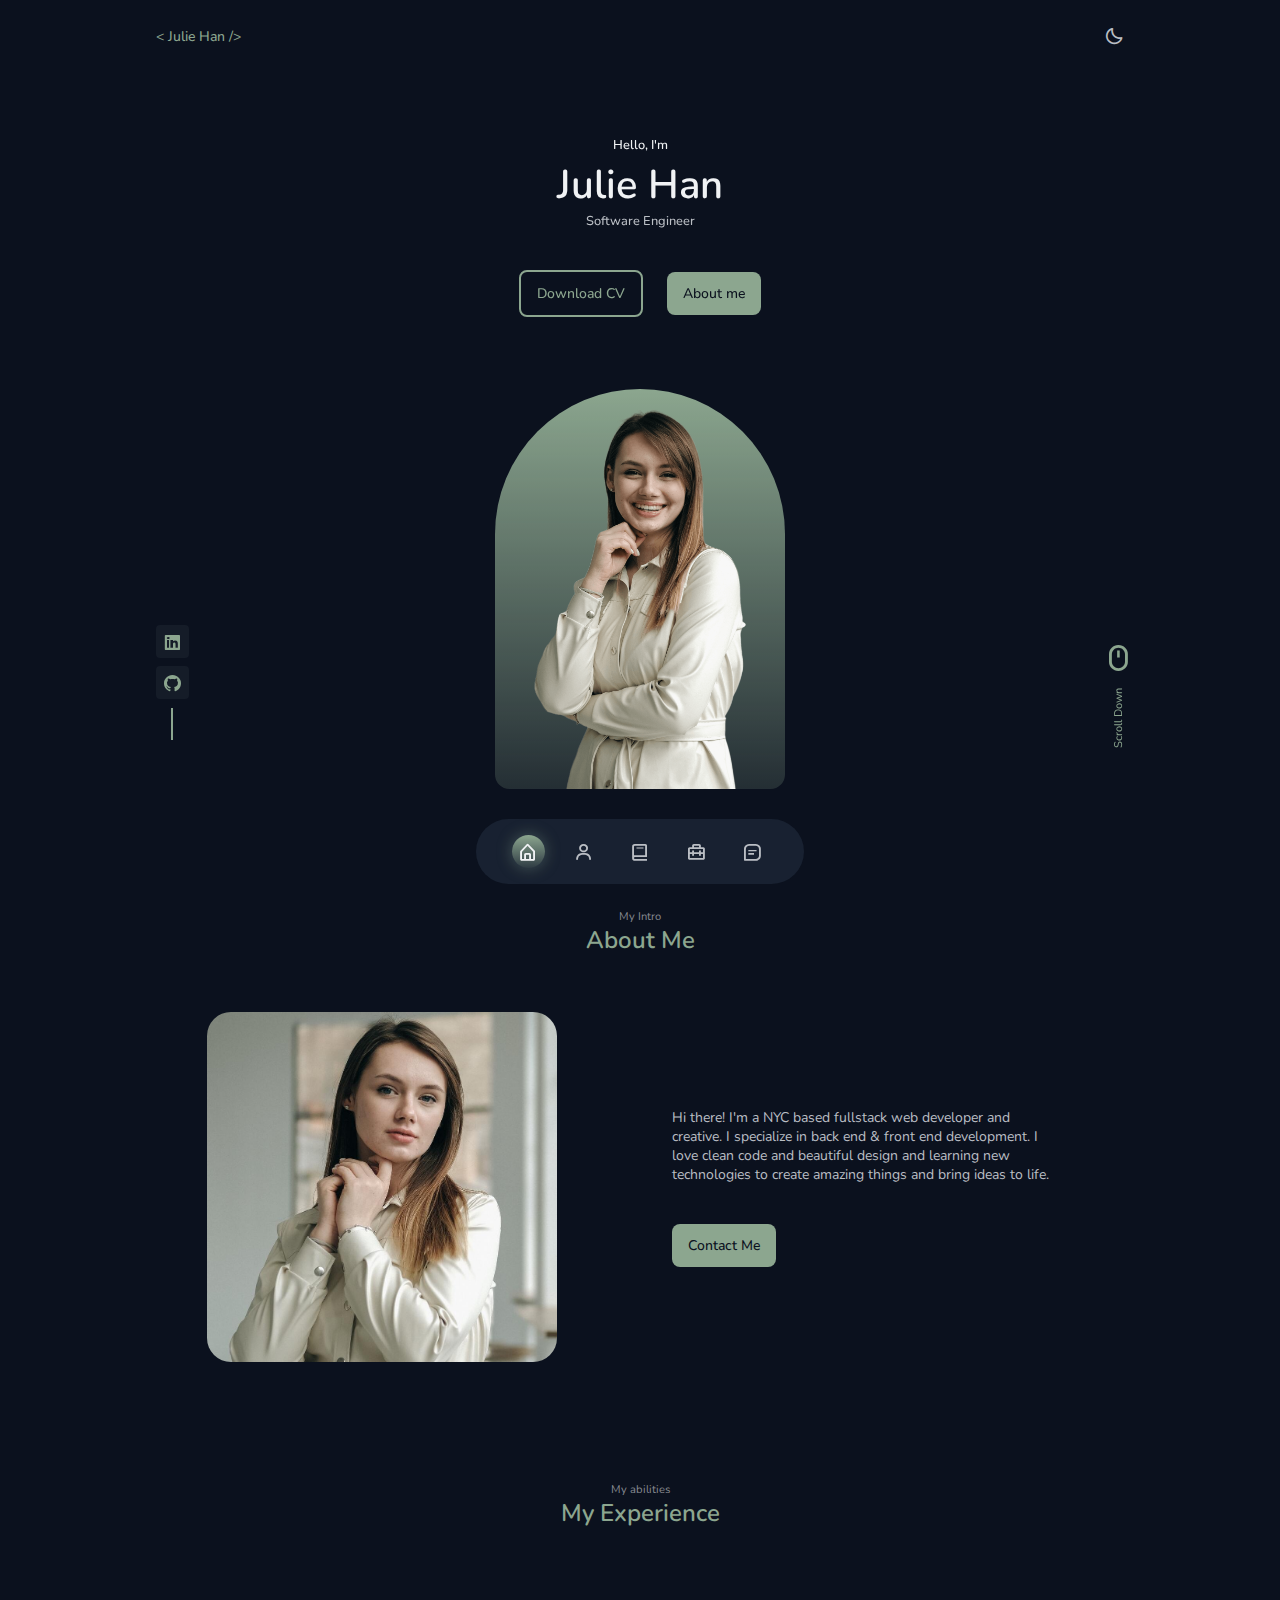
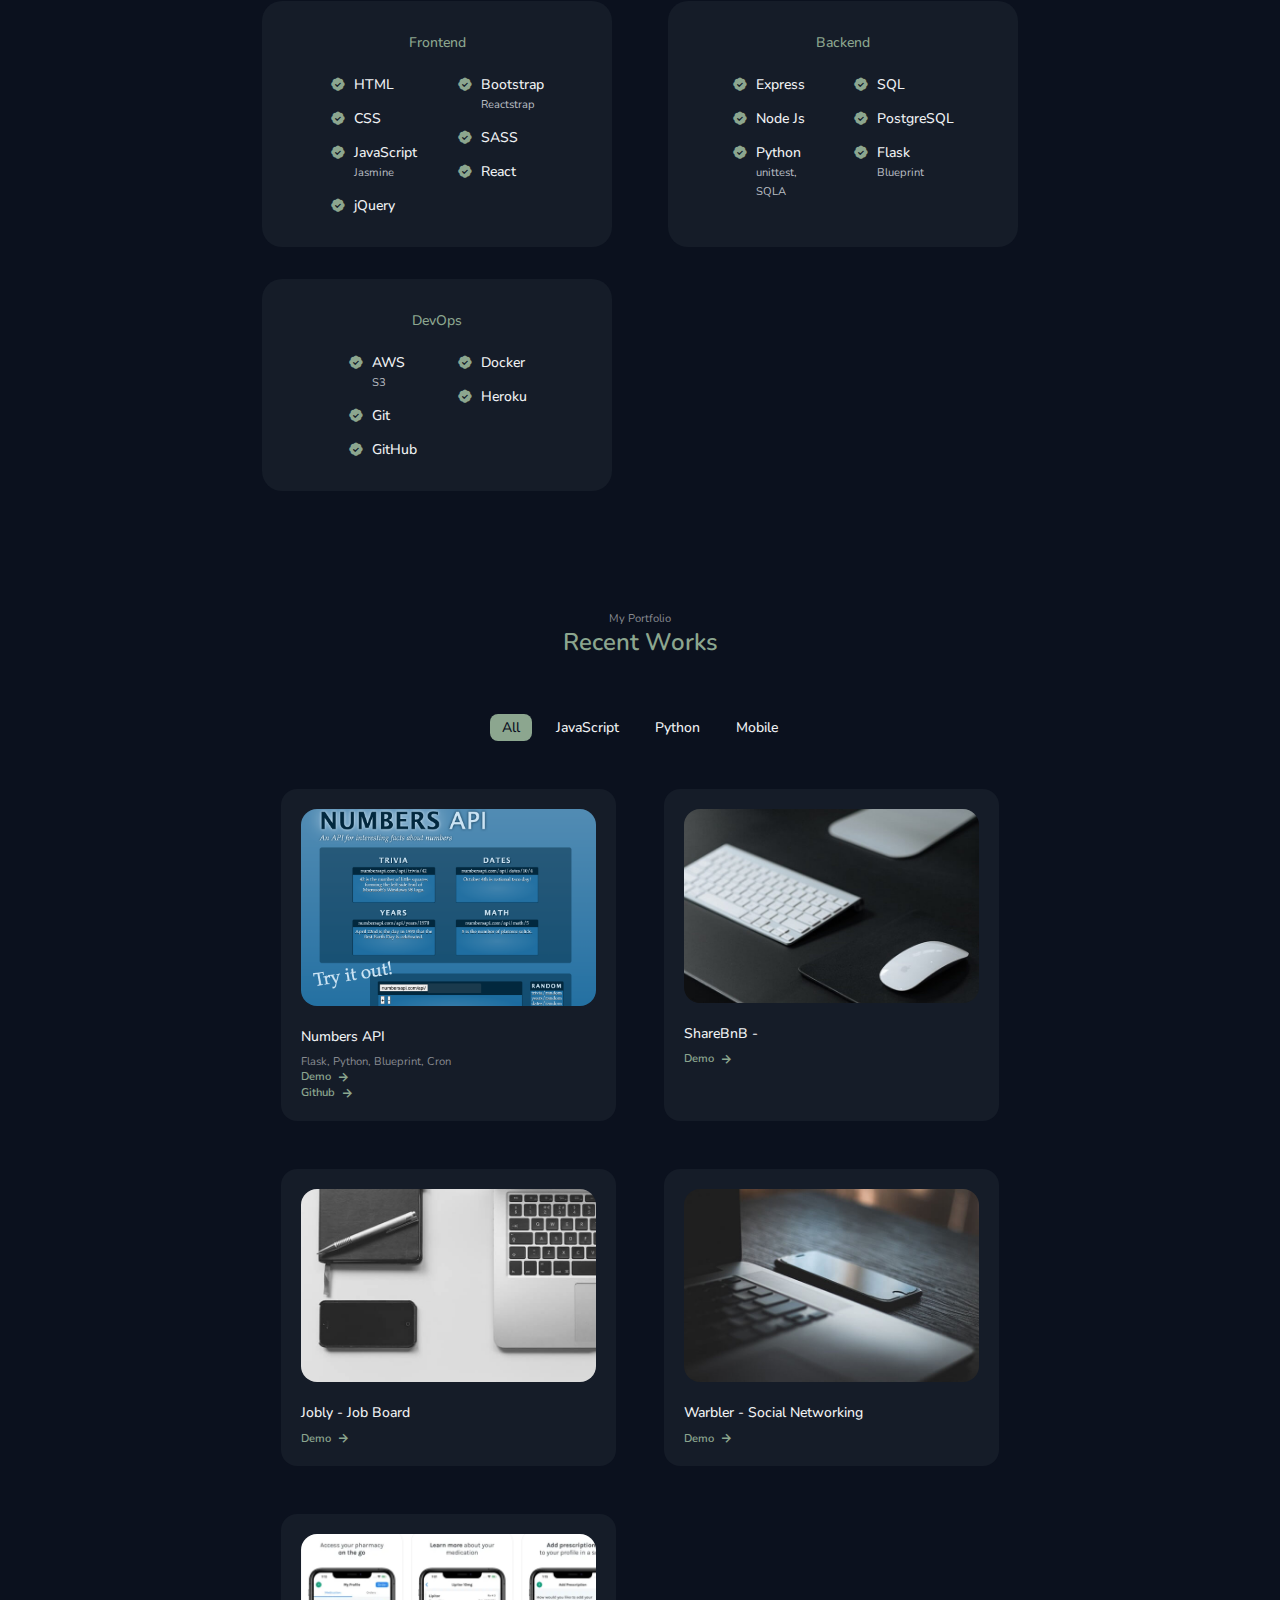
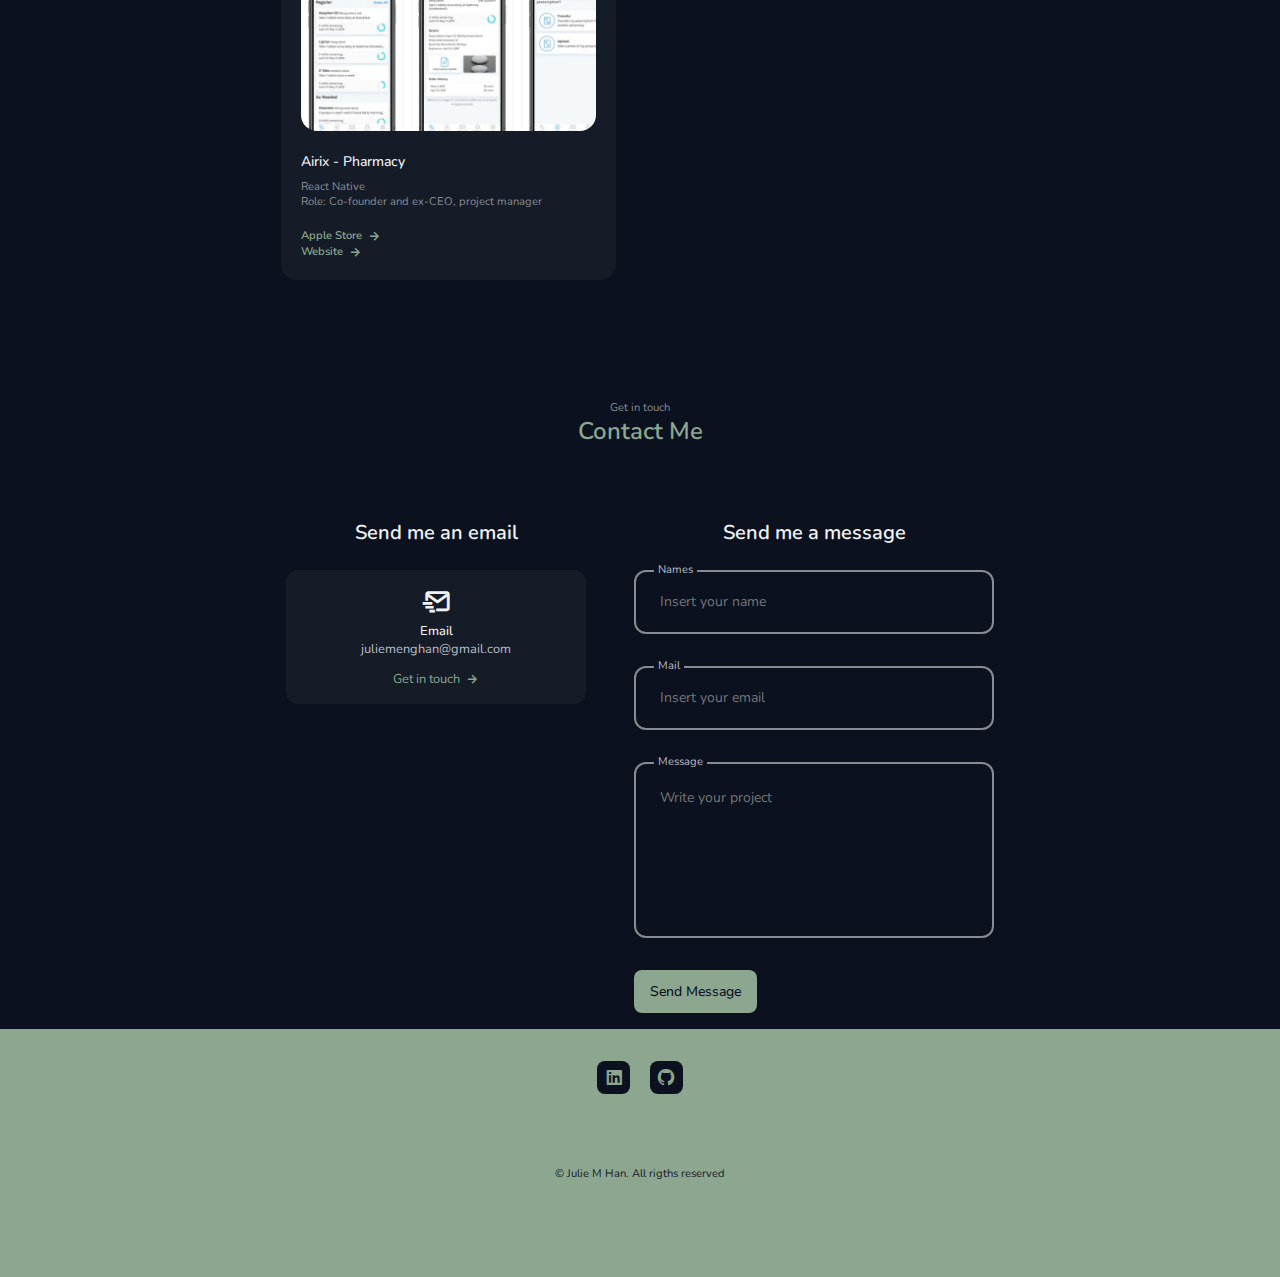
==== commit 88594490: "skills edited" ====
--- a/index.html
+++ b/index.html
@@ -318,8 +318,8 @@
                 <i class="bx bxs-badge-check"></i>
 
                 <div>
-                  <h3 class="skills__name">Cron</h3>
-                  <span class="skills__level">crontab, scheduler</span>
+                  <h3 class="skills__name">Docker</h3>
+                  
                 </div>
               </div>
 
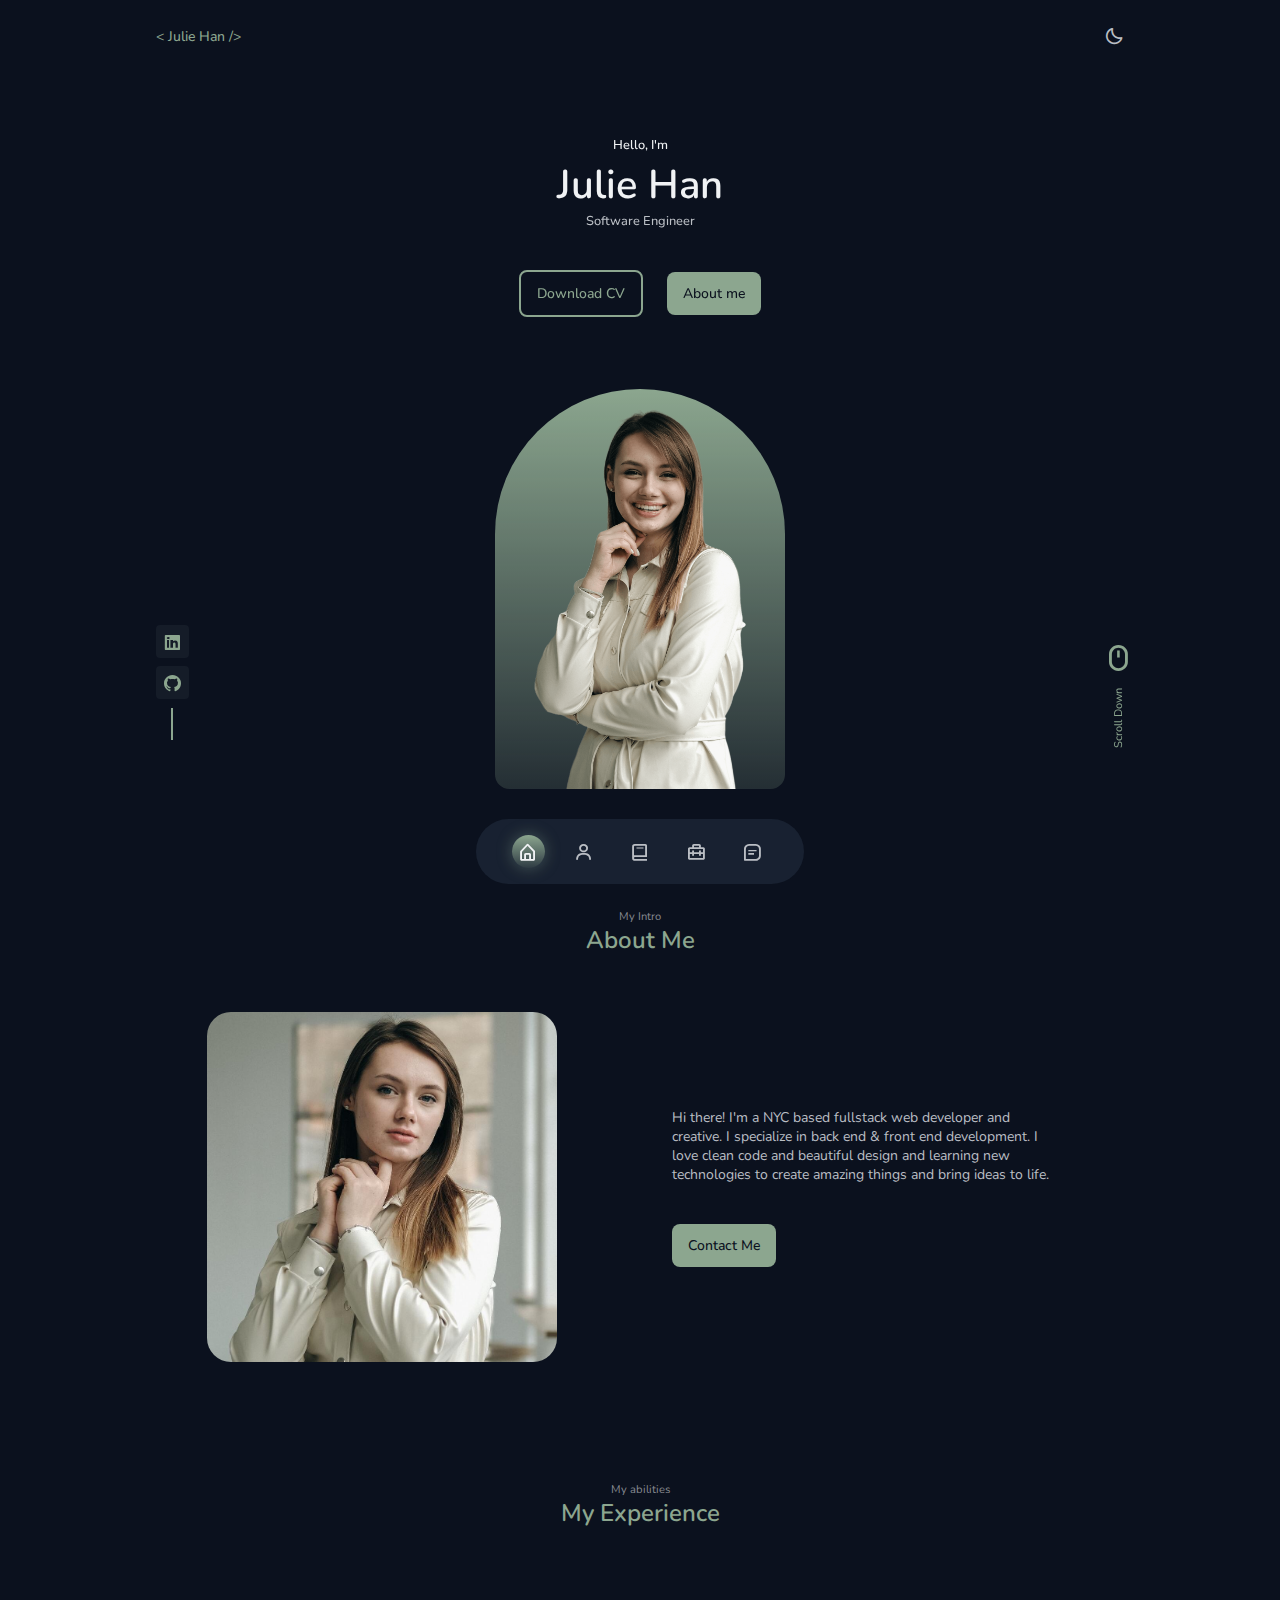
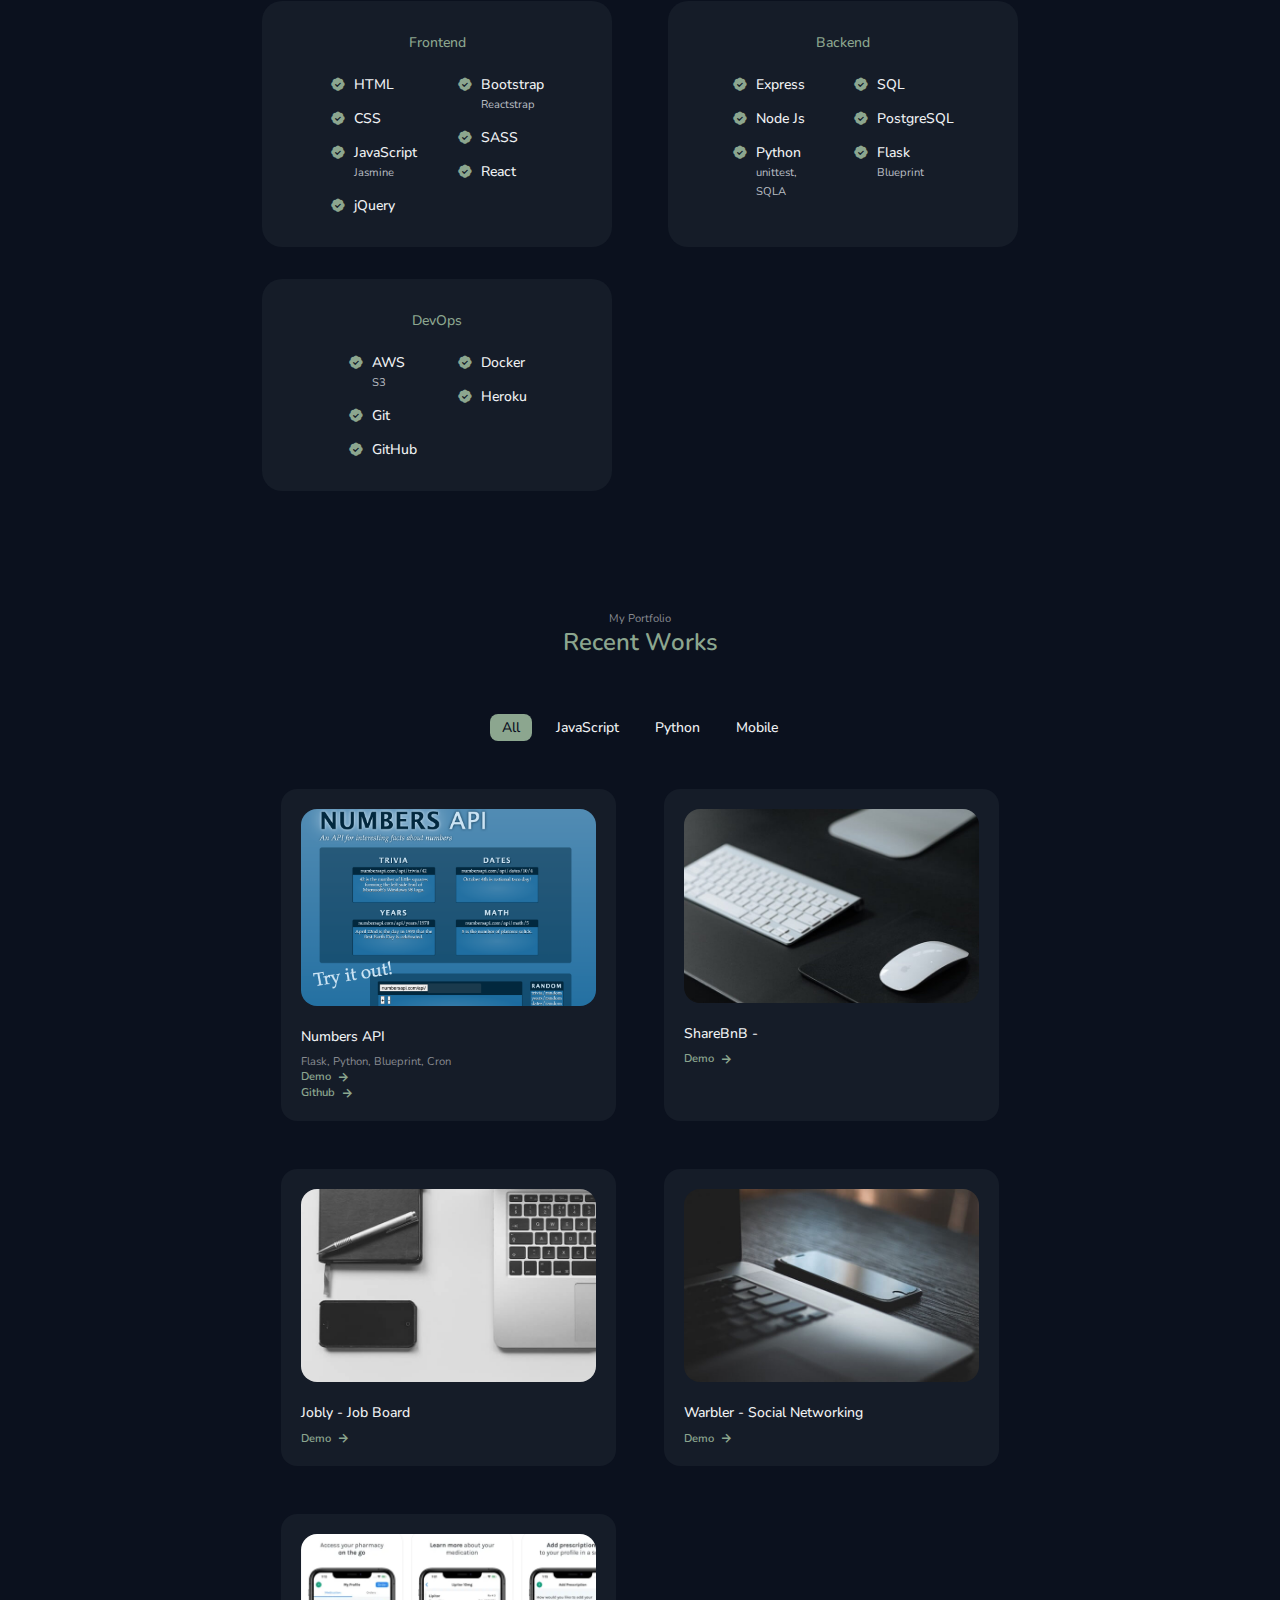
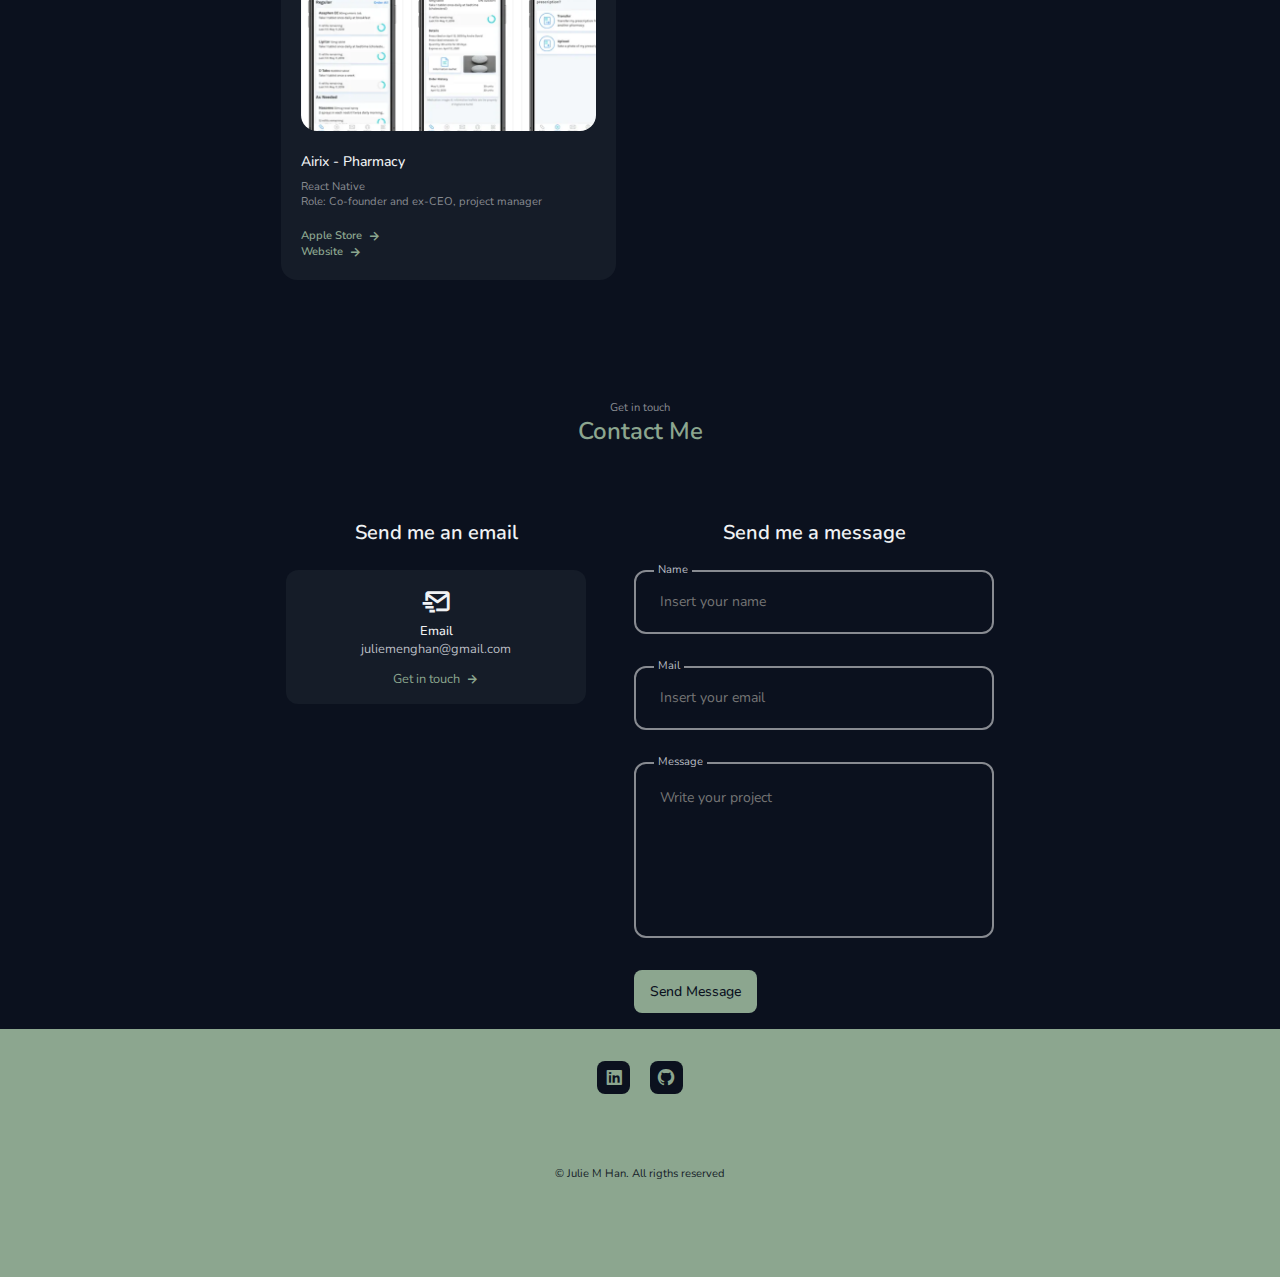
==== commit 55ef81a4: "fixed contact form action" ====
--- a/index.html
+++ b/index.html
@@ -319,7 +319,7 @@
 
                 <div>
                   <h3 class="skills__name">Docker</h3>
-                  
+
                 </div>
               </div>
 
@@ -439,32 +439,29 @@
             </div>
           </div>
 
-          <div></div>
-          <div></div>
-
         </div>
 
         <div class="contact__content">
           <h3 class="contact__title">Send me a message</h3>
 
-          <form action="" class="contact__form">
+          <form action="https://formspree.io/f/meqdlnvl" method="POST" class="contact__form">
             <div class="contact__form-div">
-              <label class="contact__form-tag">Names</label>
-              <input type="text" placeholder="Insert your name" class="contact__form-input">
+              <label class="contact__form-tag">Name</label>
+              <input type="text" name="name" placeholder="Insert your name" class="contact__form-input">
             </div>
 
             <div class="contact__form-div">
               <label class="contact__form-tag">Mail</label>
-              <input type="email" placeholder="Insert your email" class="contact__form-input">
+              <input type="email" name="email" placeholder="Insert your email" class="contact__form-input">
             </div>
 
             <div class="contact__form-div contact__form-area">
               <label class="contact__form-tag">Message</label>
-              <textarea name="" id="" cols="30" rows="10" placeholder="Write your project"
+              <textarea name="message" id="" cols="30" rows="10" placeholder="Write your project"
                 class="contact__form-input"></textarea>
             </div>
 
-            <button class="button">Send Message</button>
+            <button class="button" type="submit">Send Message</button>
           </form>
         </div>
       </div>
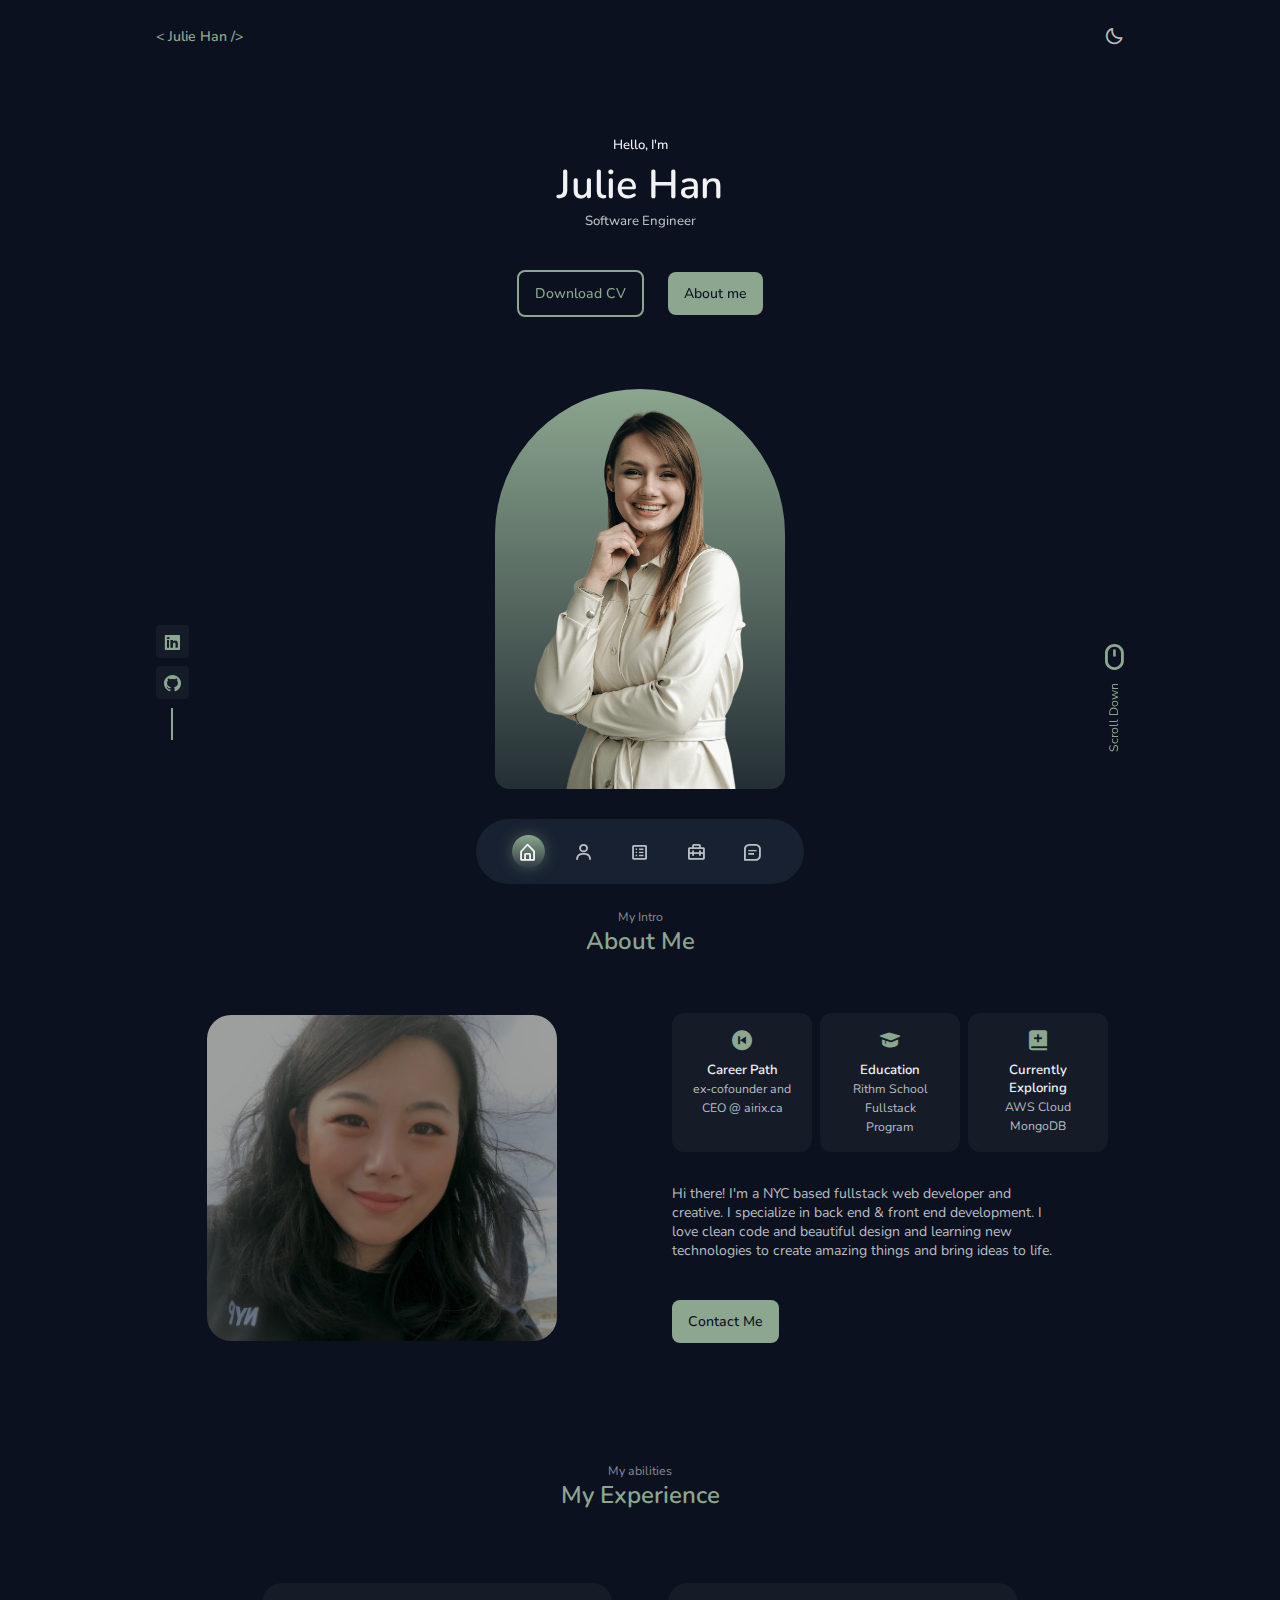
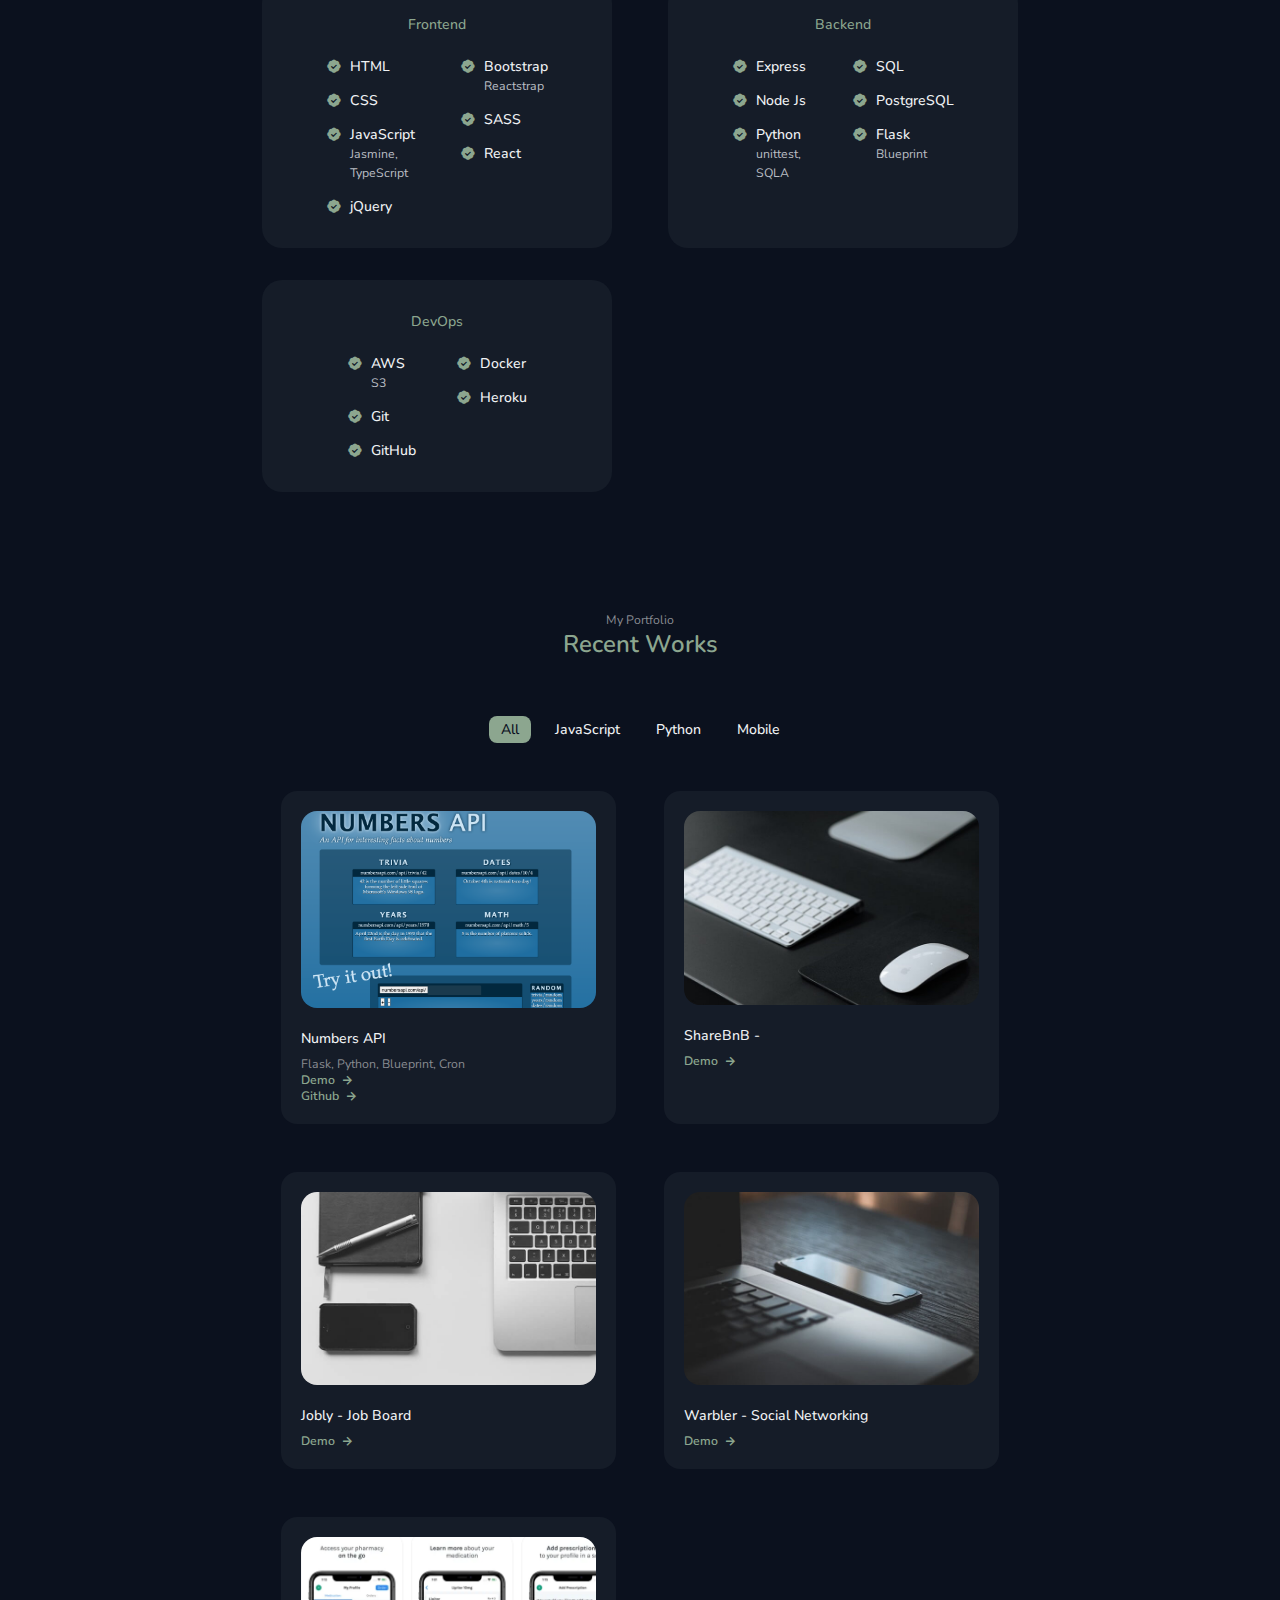
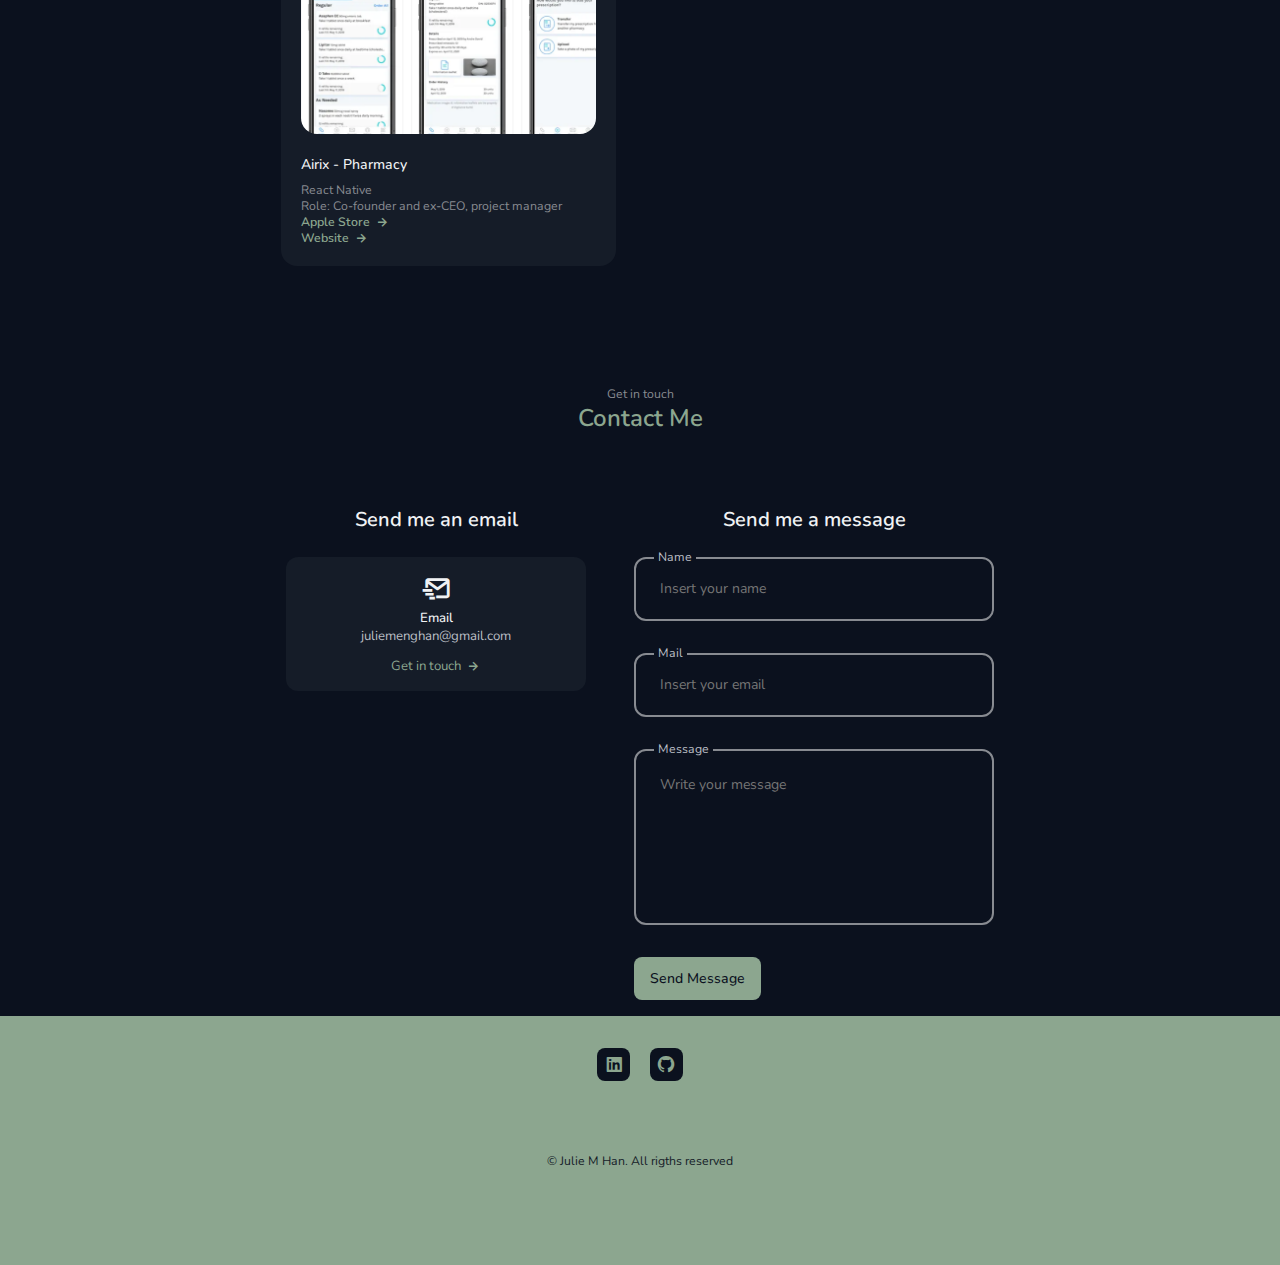
==== commit 728f3c4f: "edit about profile resume" ====
--- a/index.html
+++ b/index.html
@@ -25,7 +25,8 @@
   <header class="header" id="header">
     <nav class="nav container">
       <a href="#" class="nav__logo">
-        < Julie Han /> </a>
+        < Julie Han />
+      </a>
 
       <div class="nav__menu">
         <ul class="nav__list">
@@ -43,7 +44,7 @@
 
           <li class="nav__item">
             <a href="#skills" class="nav__link">
-              <i class="bx bx-book nav__icon"></i>
+              <i class="bx bx-spreadsheet nav__icon"></i>
             </a>
           </li>
 
@@ -77,8 +78,7 @@
           <h3 class="home__education">Software Engineer</h3>
 
           <div class="home__buttons">
-            <!-- Insert your CV -->
-            <a download="" href="assets/pdf/Ansel-Cv.pdf" class="button button--ghost">
+            <a download="" href="assets/pdf/resume-software-eng-221020.pdf" class="button button--ghost">
               Download CV
             </a>
             <a href="#about" class="button">About me</a>
@@ -112,18 +112,30 @@
       <h2 class="section__title">About Me</h2>
 
       <div class="about__container container grid">
-        <img src="assets/img/about.jpg" alt="" class="about__img" />
+        <img src="assets/img/profile.png" alt="" class="about__img" />
 
         <div class="about__data">
-          <!-- <div class="about__info">
+          <div class="about__info">
 
             <div class="about__box">
-              <i class="bx bx-award about__icon"></i>
+              <i class="bx bxs-skip-previous-circle about__icon"></i>
+              <h3 class="about__title">Career Path</h3>
+              <span class="about__subtitle">ex-cofounder and CEO @ airix.ca</span>
+            </div>
+
+            <div class="about__box">
+              <i class="bx bxs-graduation about__icon"></i>
               <h3 class="about__title">Education</h3>
-              <span class="about__subtitle">Rithm School</span>
-            </div>
-
-          </div> -->
+              <span class="about__subtitle">Rithm School Fullstack Program</span>
+            </div>
+
+            <div class="about__box">
+              <i class="bx bxs-book-add about__icon"></i>
+              <h3 class="about__title">Currently Exploring</h3>
+              <span class="about__subtitle">AWS Cloud MongoDB </span>
+            </div>
+
+          </div>
 
           <p class="about__description">
             Hi there! I'm a NYC based fullstack web developer and creative. I
@@ -171,7 +183,7 @@
 
                 <div>
                   <h3 class="skills__name">JavaScript</h3>
-                  <span class="skills__level">Jasmine</span>
+                  <span class="skills__level">Jasmine, TypeScript</span>
                 </div>
               </div>
 
@@ -212,7 +224,9 @@
 
                 </div>
               </div>
-            </div>
+
+            </div>
+
           </div>
         </div>
 
@@ -351,7 +365,7 @@
 
       <div class="work__container container grid">
         <div class="work__card mix python javascript">
-          <!-- Insert your image in a rectangular format (Ex: 600 x 400, 1000 x 800, 1200 x 1000, etc) -->
+          <!-- images use 600 x 900px rectangular format -->
           <img src="assets/img/work1-nums-api.png" alt="" class="work__img" />
 
           <h3 class="work__title">Numbers API</h3>
@@ -401,7 +415,6 @@
           <h3 class="work__title">Airix - Pharmacy</h3>
           <span class="work__subtitle">React Native</span>
           <span class="work__subtitle">Role: Co-founder and ex-CEO, project manager</span>
-          <br>
 
           <a href="https://apps.apple.com/ca/app/airix-your-health-made-simple/id1346370082?platform=iphone"
             class="work__button">
@@ -457,7 +470,7 @@
 
             <div class="contact__form-div contact__form-area">
               <label class="contact__form-tag">Message</label>
-              <textarea name="message" id="" cols="30" rows="10" placeholder="Write your project"
+              <textarea name="message" id="" cols="30" rows="10" placeholder="Write your message"
                 class="contact__form-input"></textarea>
             </div>
 
--- a/assets/css/styles.css
+++ b/assets/css/styles.css
@@ -7,12 +7,6 @@
 
   /*========== Colors ==========*/
   /*Color mode HSL(hue, saturation, lightness)*/
-  /*
-        Purple: hsl(250, 66%, 75%)
-        Blue: hsl(207, 90%, 72%)
-        Pink: hsl(356, 66%, 75%)
-        Teal: hsl(174, 63%, 62%)
-  */
   --first-hue: 127;
   --sat: 13%;
   --lig: 60%;
@@ -33,10 +27,10 @@
   --h1-font-size: 1.5rem;
   --h2-font-size: 1.25rem;
   --h3-font-size: 1rem;
-  --normal-font-size: .85rem;
-  --small-font-size: .8rem;
+  --normal-font-size: .88rem;
+  --small-font-size: .825rem;
   --smaller-font-size: .75rem;
-  --tiny-font-size: .7rem;
+  --tiny-font-size: .77rem;
 
   /*========== Font weight ==========*/
   --font-medium: 500;
@@ -55,9 +49,9 @@
     --h1-font-size: 2.25rem;
     --h2-font-size: 1.5rem;
     --h3-font-size: 1.25rem;
-    --normal-font-size: .875rem;
-    --small-font-size: .8rem;
-    --smaller-font-size: .7rem;
+    --normal-font-size: .88rem;
+    --small-font-size: .825rem;
+    --smaller-font-size: .77rem;
   }
 }
 
@@ -246,7 +240,7 @@
 
 .nav__logo {
   color: var(--first-color);
-  font-weight: var(--font-medium);
+  font-weight: var(--font-semibold);
   transition: .4s;
 }
 
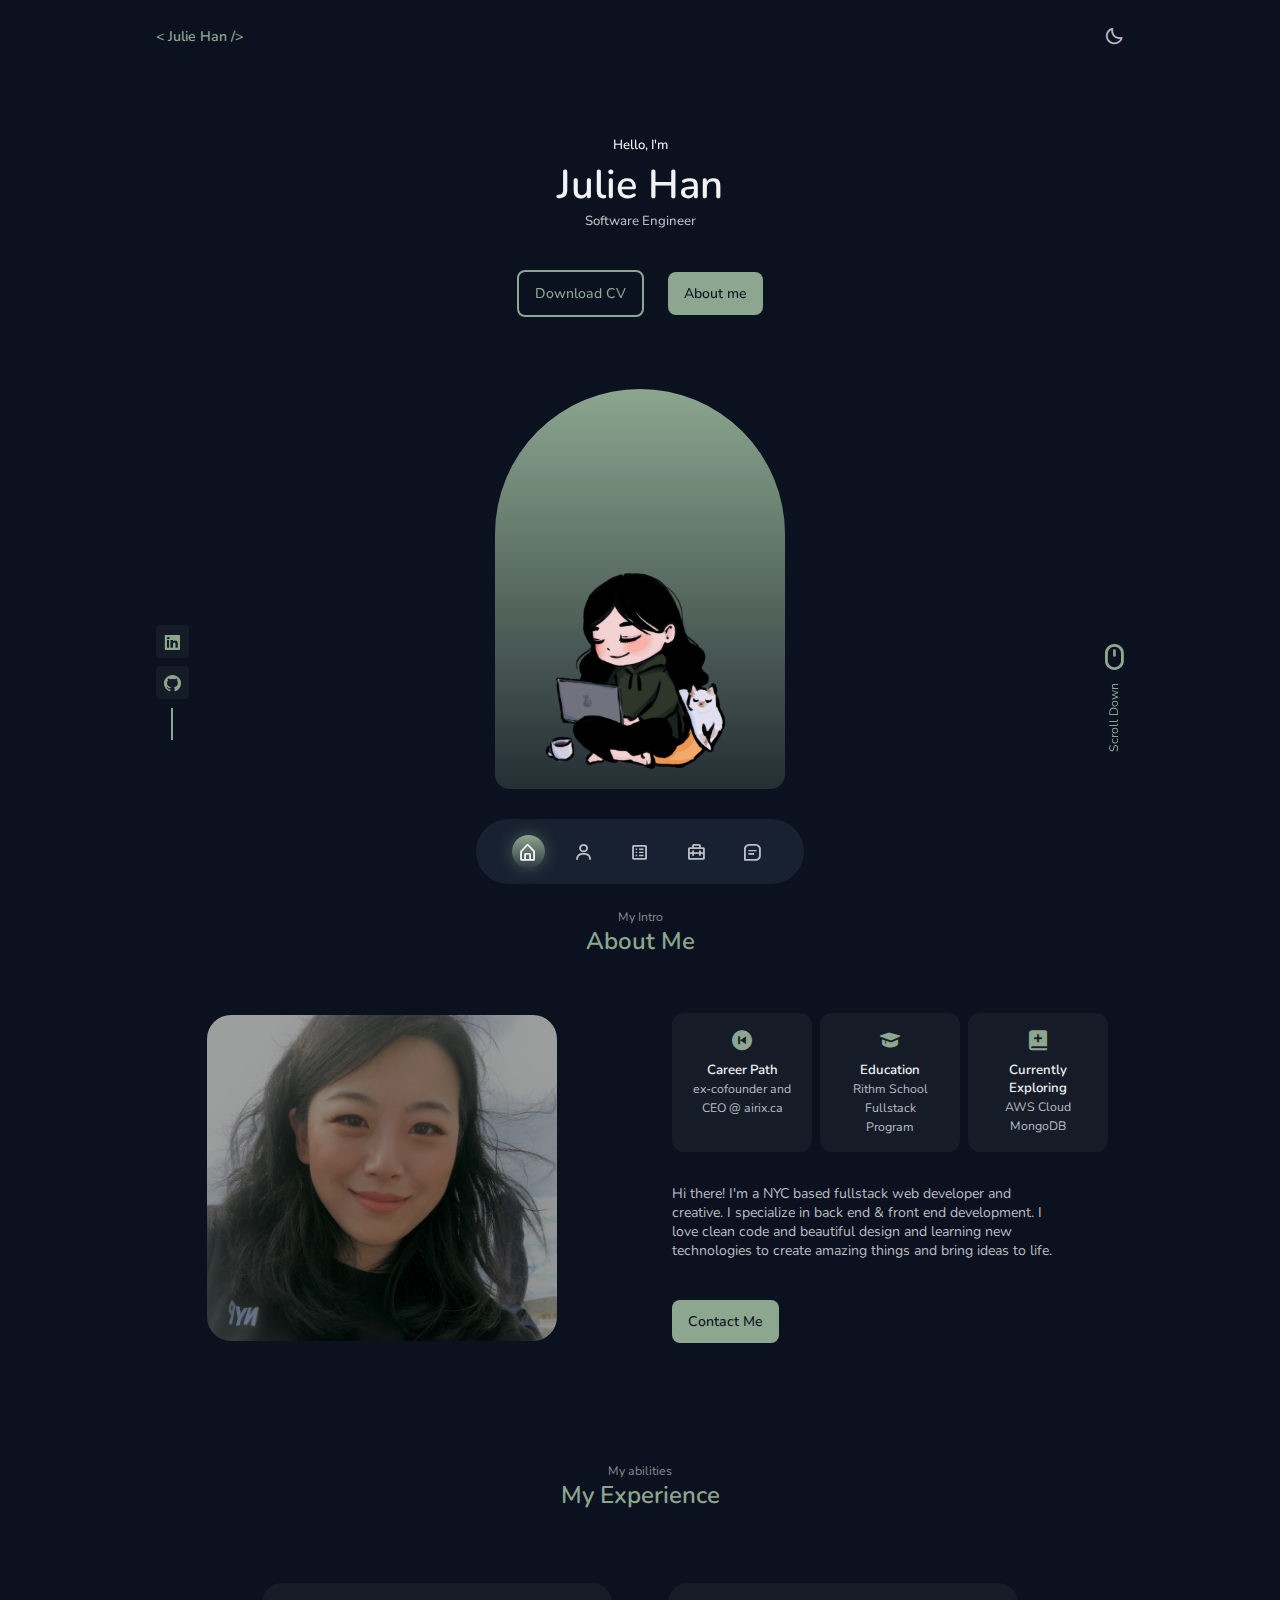
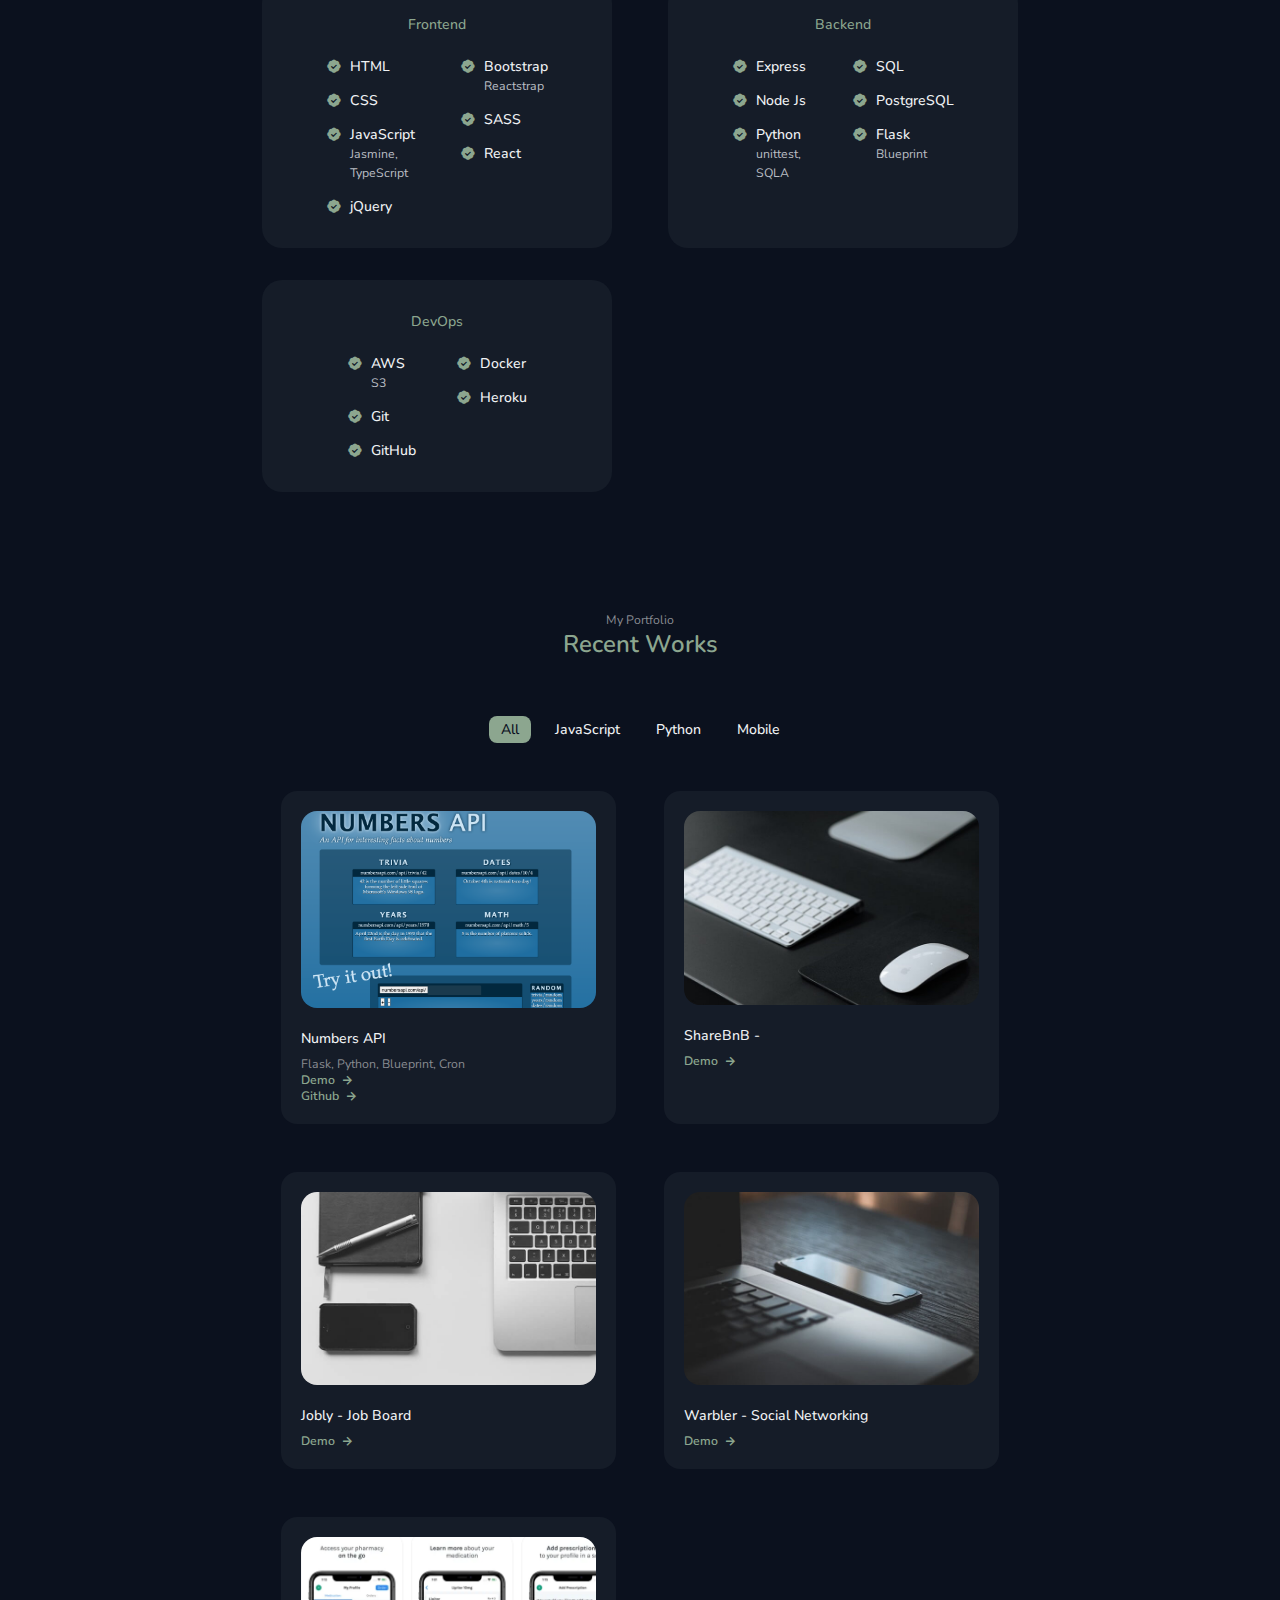
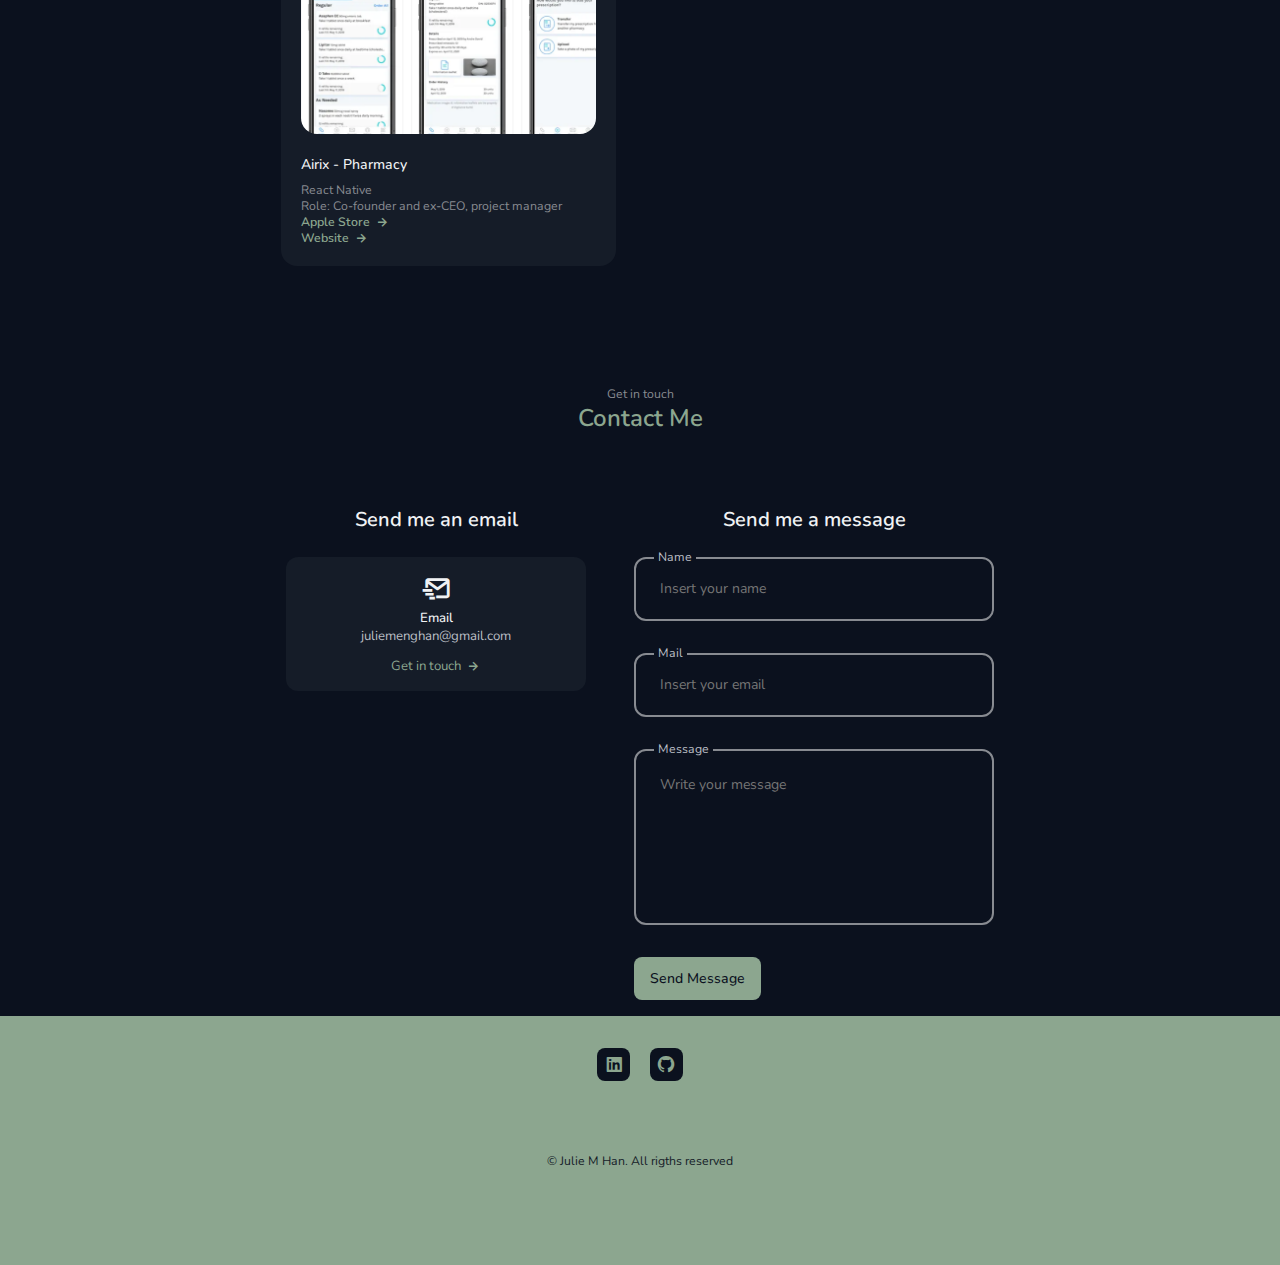
==== commit 2efc1f01: "changed images" ====
--- a/index.html
+++ b/index.html
@@ -87,7 +87,7 @@
 
         <div class="home__handle">
           <!-- Insert your image, according to the example size of the portfolio -->
-          <img src="assets/img/perfil.png" alt="" class="home__img" />
+          <img src="assets/img/profile-julie.png" alt="" class="home__img" />
         </div>
 
         <div class="home__social">
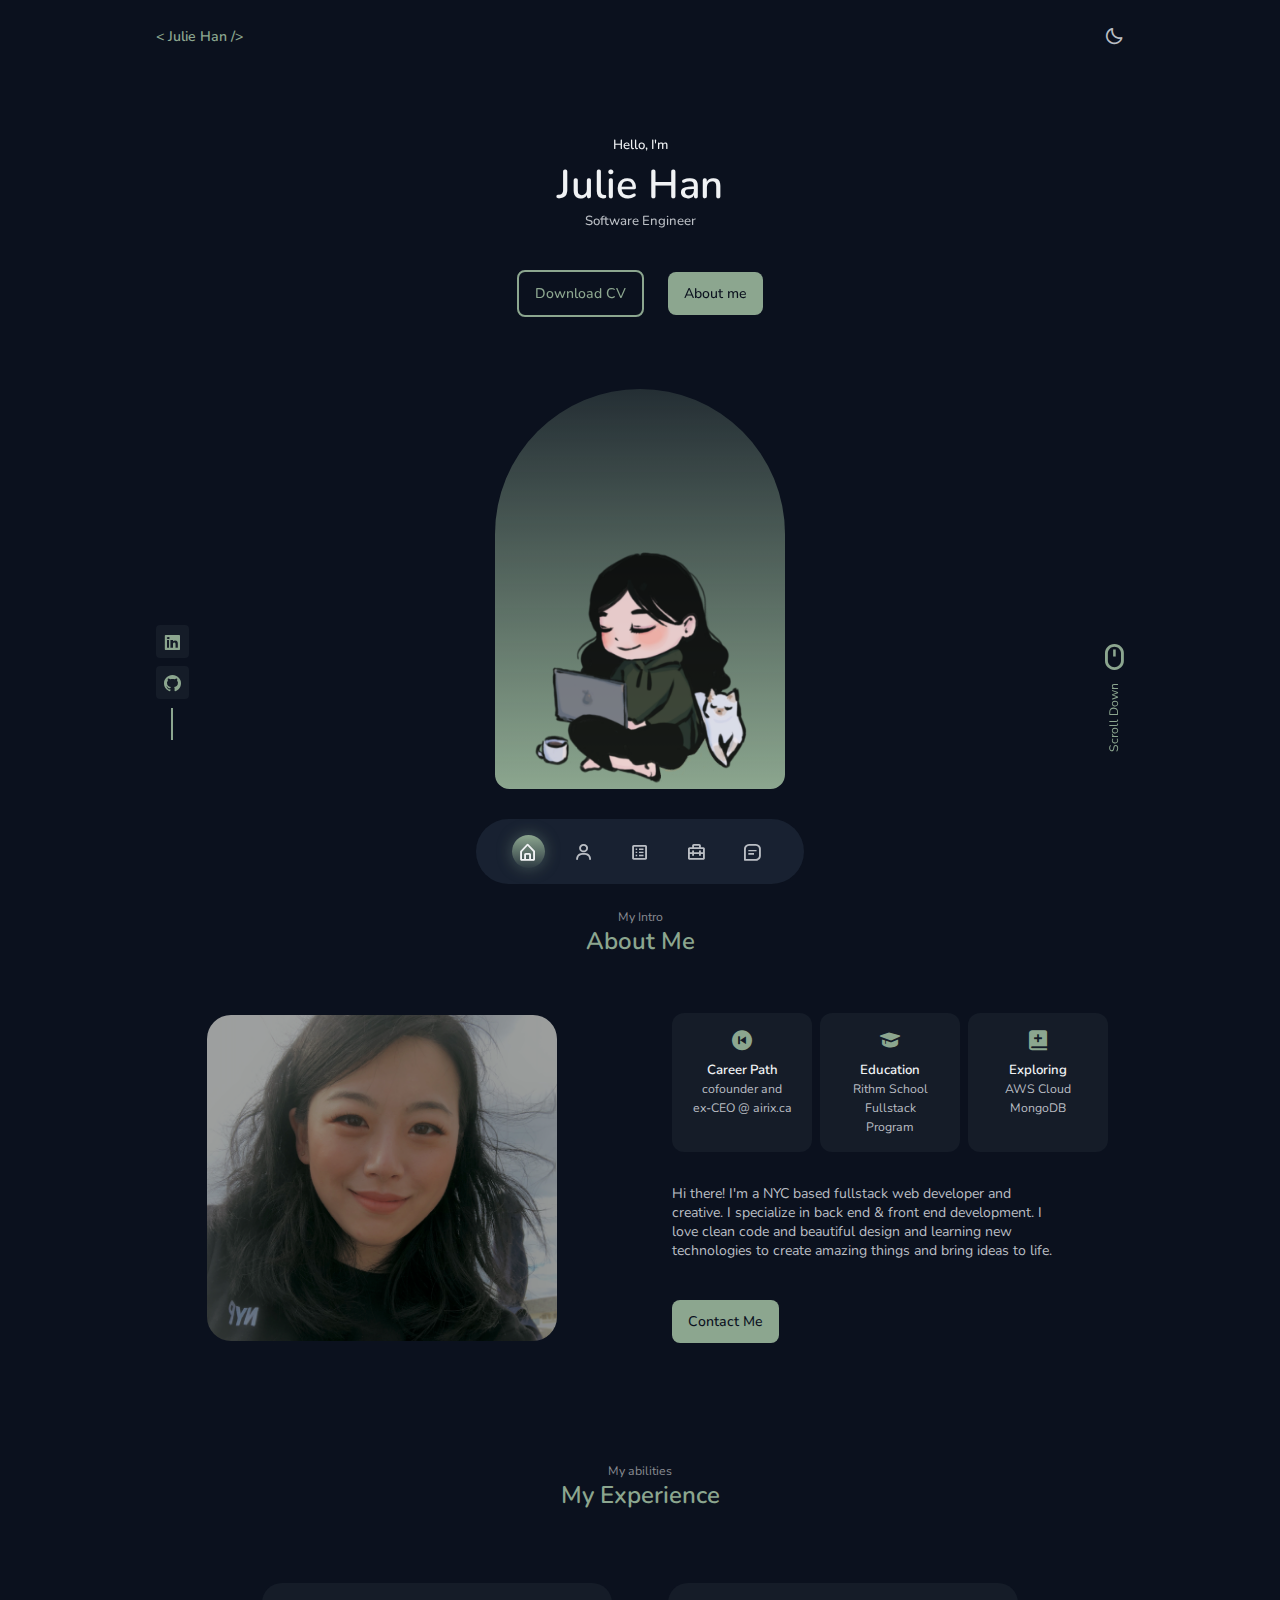
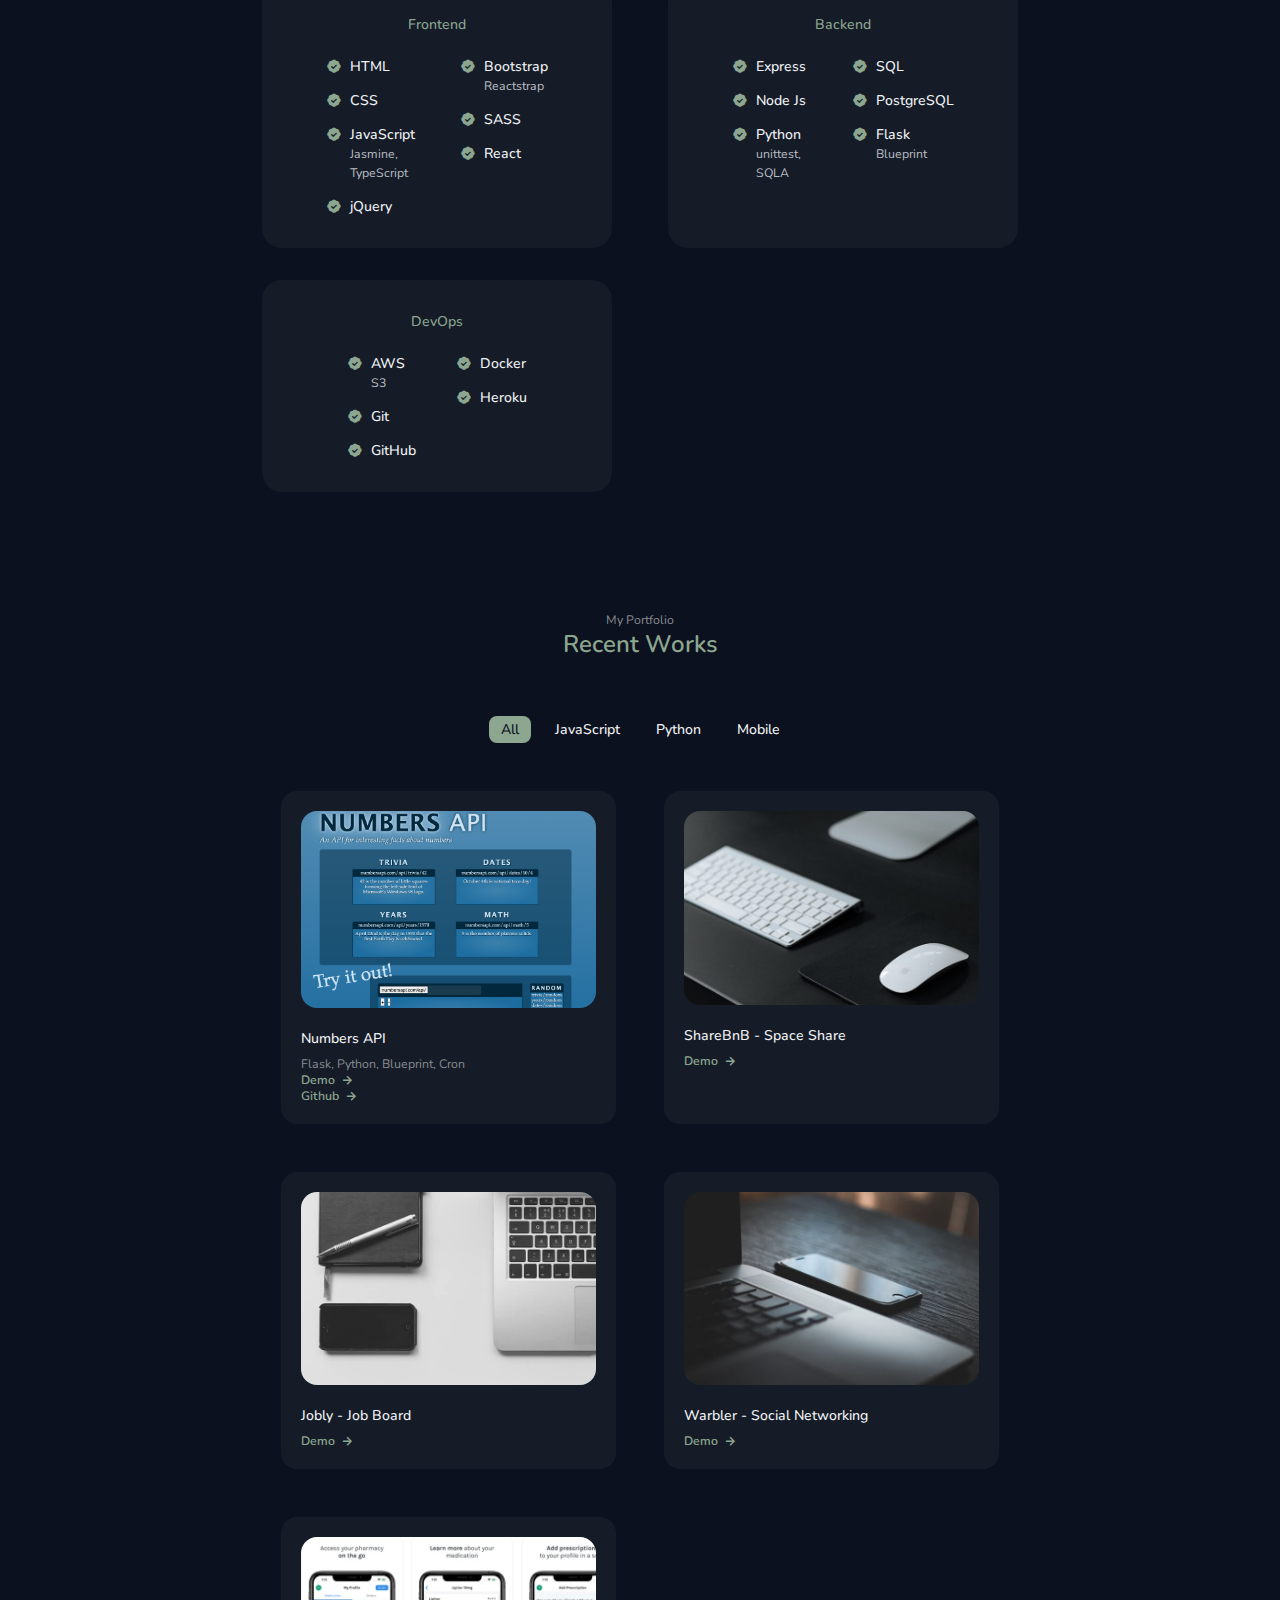
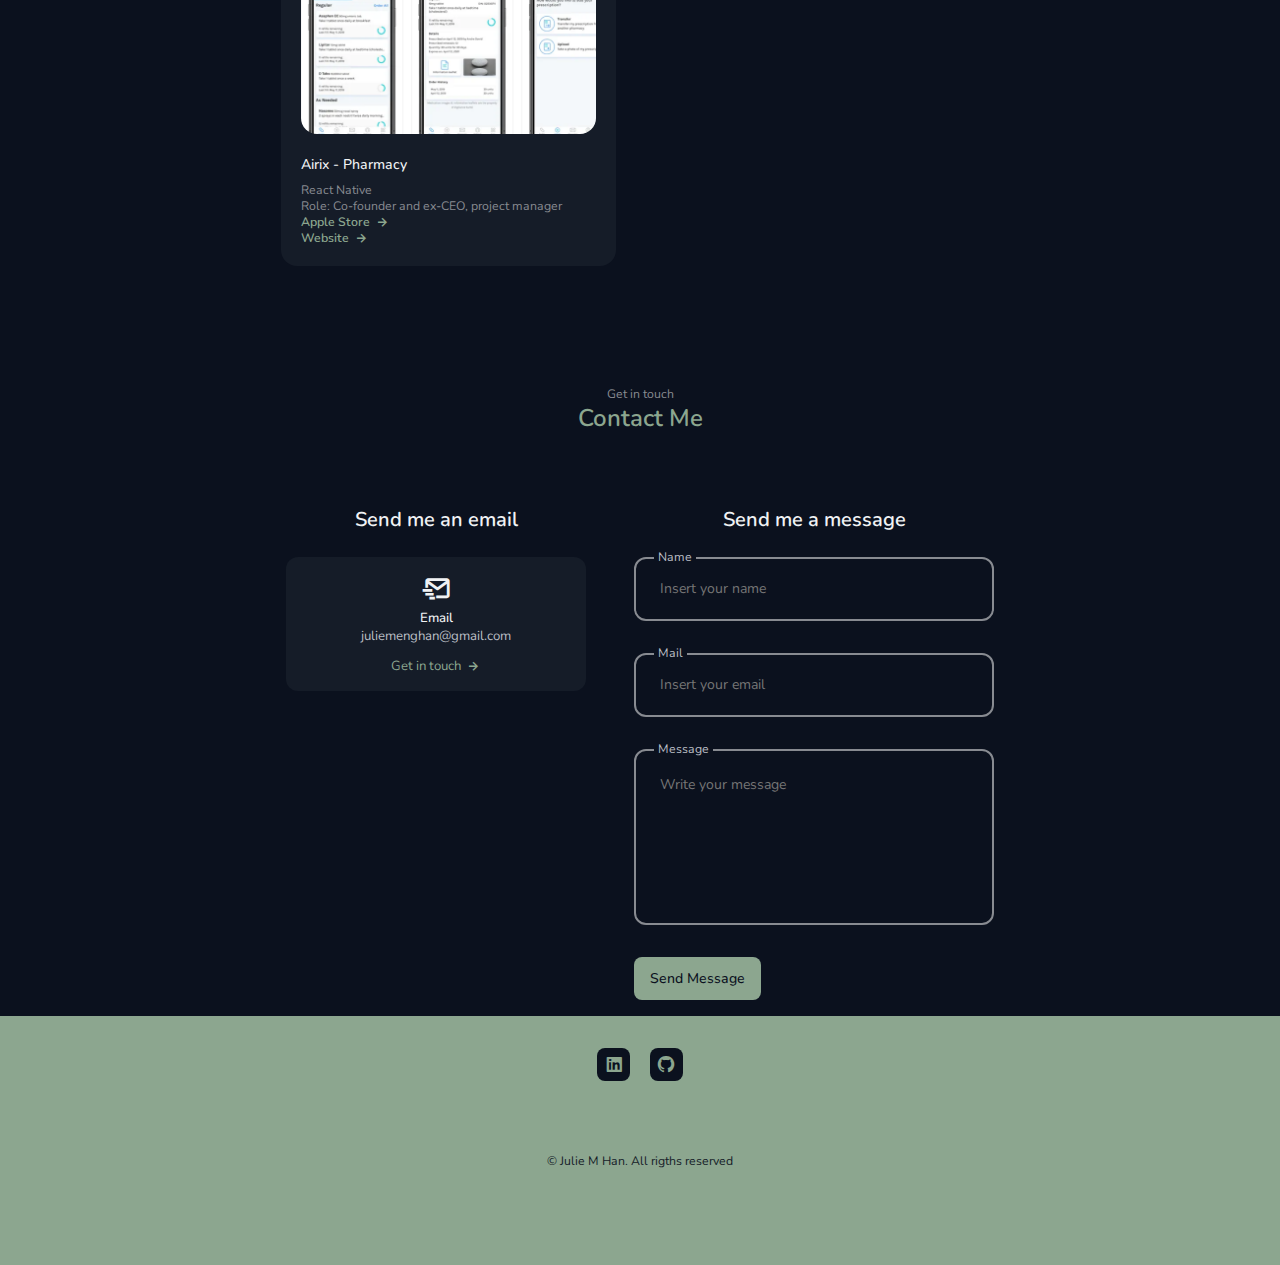
==== commit f4bef0a3: "changed favicon" ====
--- a/index.html
+++ b/index.html
@@ -6,7 +6,7 @@
   <meta name="viewport" content="width=device-width, initial-scale=1.0" />
 
   <!--=============== FAVICON ===============-->
-  <link rel="shortcut icon" href="assets/img/favicon.png" type="image/x-icon" />
+  <link rel="shortcut icon" href="assets/img/favicon.ico" type="image/x-icon" />
 
   <!--=============== BOXICONS ===============-->
   <link href="https://unpkg.com/boxicons@2.1.1/css/boxicons.min.css" rel="stylesheet" />
@@ -78,7 +78,7 @@
           <h3 class="home__education">Software Engineer</h3>
 
           <div class="home__buttons">
-            <a download="" href="assets/pdf/resume-software-eng-221020.pdf" class="button button--ghost">
+            <a target="_blank" href="assets/pdf/resume-software-eng-v2.pdf" class="button button--ghost">
               Download CV
             </a>
             <a href="#about" class="button">About me</a>
@@ -86,8 +86,8 @@
         </div>
 
         <div class="home__handle">
-          <!-- Insert your image, according to the example size of the portfolio -->
-          <img src="assets/img/profile-julie.png" alt="" class="home__img" />
+          <img src="assets/img/profil-julie.png" alt="Girl coding with her cat, drawn by Julie Han on Procreate"
+            class="home__img" />
         </div>
 
         <div class="home__social">
@@ -112,7 +112,7 @@
       <h2 class="section__title">About Me</h2>
 
       <div class="about__container container grid">
-        <img src="assets/img/profile.png" alt="" class="about__img" />
+        <img src="assets/img/profile.png" alt="smiling profile" class="about__img" />
 
         <div class="about__data">
           <div class="about__info">
@@ -120,7 +120,7 @@
             <div class="about__box">
               <i class="bx bxs-skip-previous-circle about__icon"></i>
               <h3 class="about__title">Career Path</h3>
-              <span class="about__subtitle">ex-cofounder and CEO @ airix.ca</span>
+              <span class="about__subtitle">cofounder and ex-CEO @ airix.ca</span>
             </div>
 
             <div class="about__box">
@@ -131,7 +131,7 @@
 
             <div class="about__box">
               <i class="bx bxs-book-add about__icon"></i>
-              <h3 class="about__title">Currently Exploring</h3>
+              <h3 class="about__title">Exploring</h3>
               <span class="about__subtitle">AWS Cloud MongoDB </span>
             </div>
 
@@ -365,7 +365,7 @@
 
       <div class="work__container container grid">
         <div class="work__card mix python javascript">
-          <!-- images use 600 x 900px rectangular format -->
+          <!-- use 600 x 900px rectangular img format -->
           <img src="assets/img/work1-nums-api.png" alt="" class="work__img" />
 
           <h3 class="work__title">Numbers API</h3>
@@ -382,7 +382,7 @@
         <div class="work__card mix javascript">
           <img src="assets/img/work2.jpg" alt="" class="work__img" />
 
-          <h3 class="work__title">ShareBnB - </h3>
+          <h3 class="work__title">ShareBnB - Space Share</h3>
 
           <a href="" class="work__button">
             Demo <i class="bx bx-right-arrow-alt work__icon"></i>
--- a/assets/css/styles.css
+++ b/assets/css/styles.css
@@ -322,13 +322,14 @@
 
 .home__img {
   width: 160px;
+  opacity: 88%;
 }
 
 .home__handle {
   justify-self: center;
   width: 190px;
   height: 293px;
-  background: linear-gradient(180deg,
+  background: linear-gradient(0deg,
               hsla(var(--first-hue), var(--sat), var(--lig), 1),
               hsla(var(--first-hue), var(--sat), var(--lig), .2)
             );
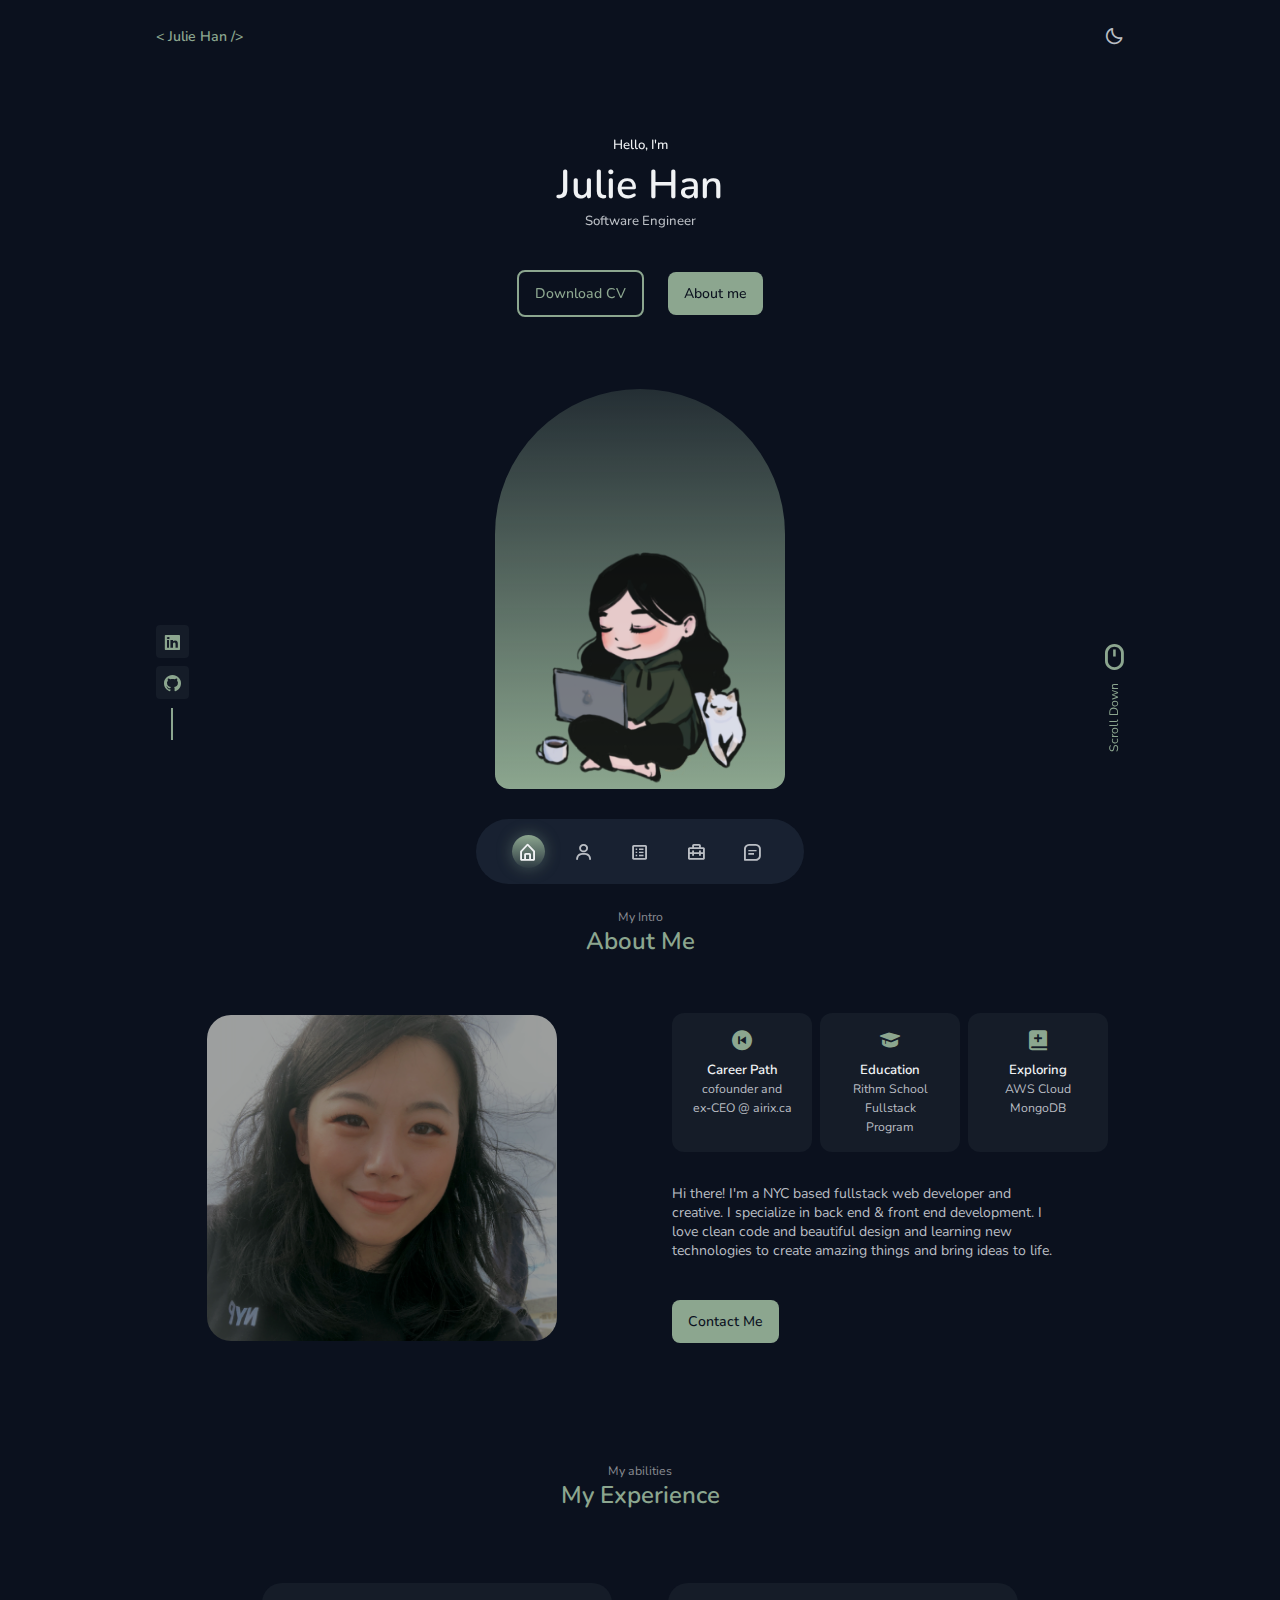
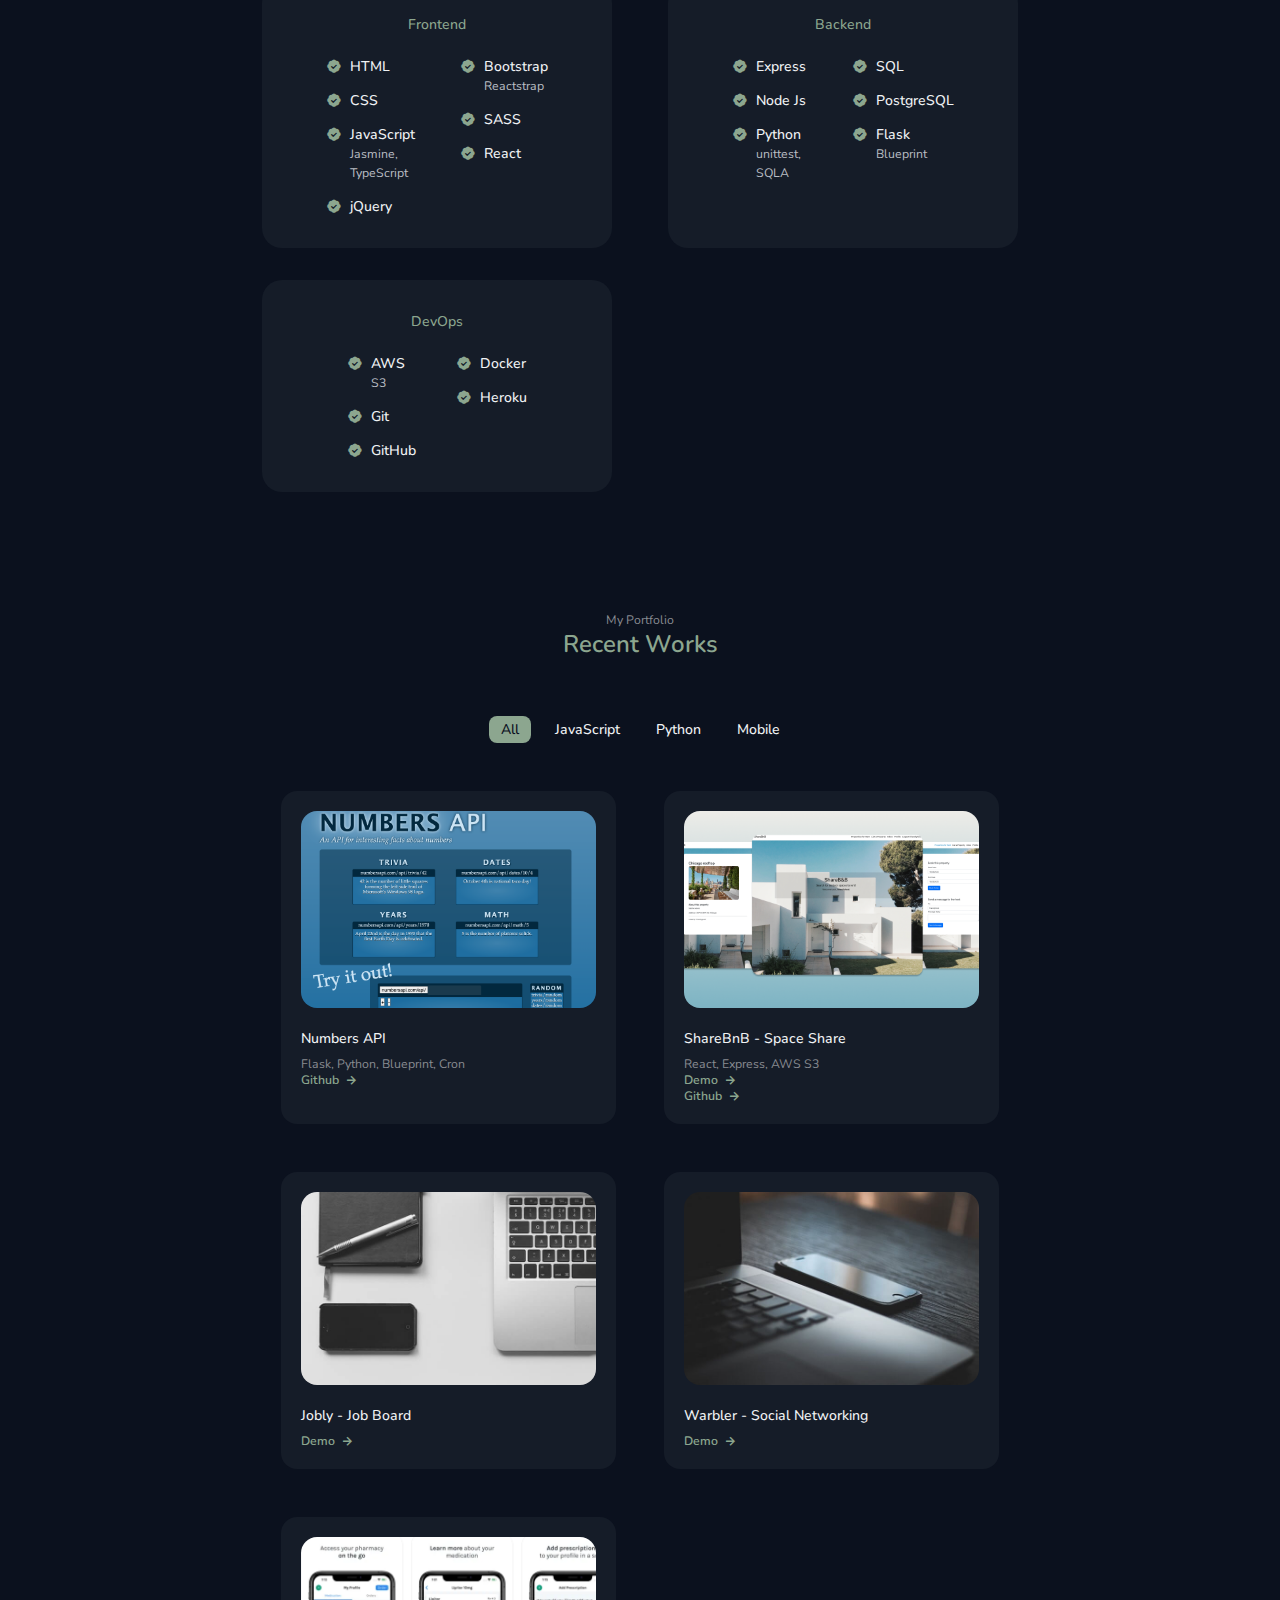
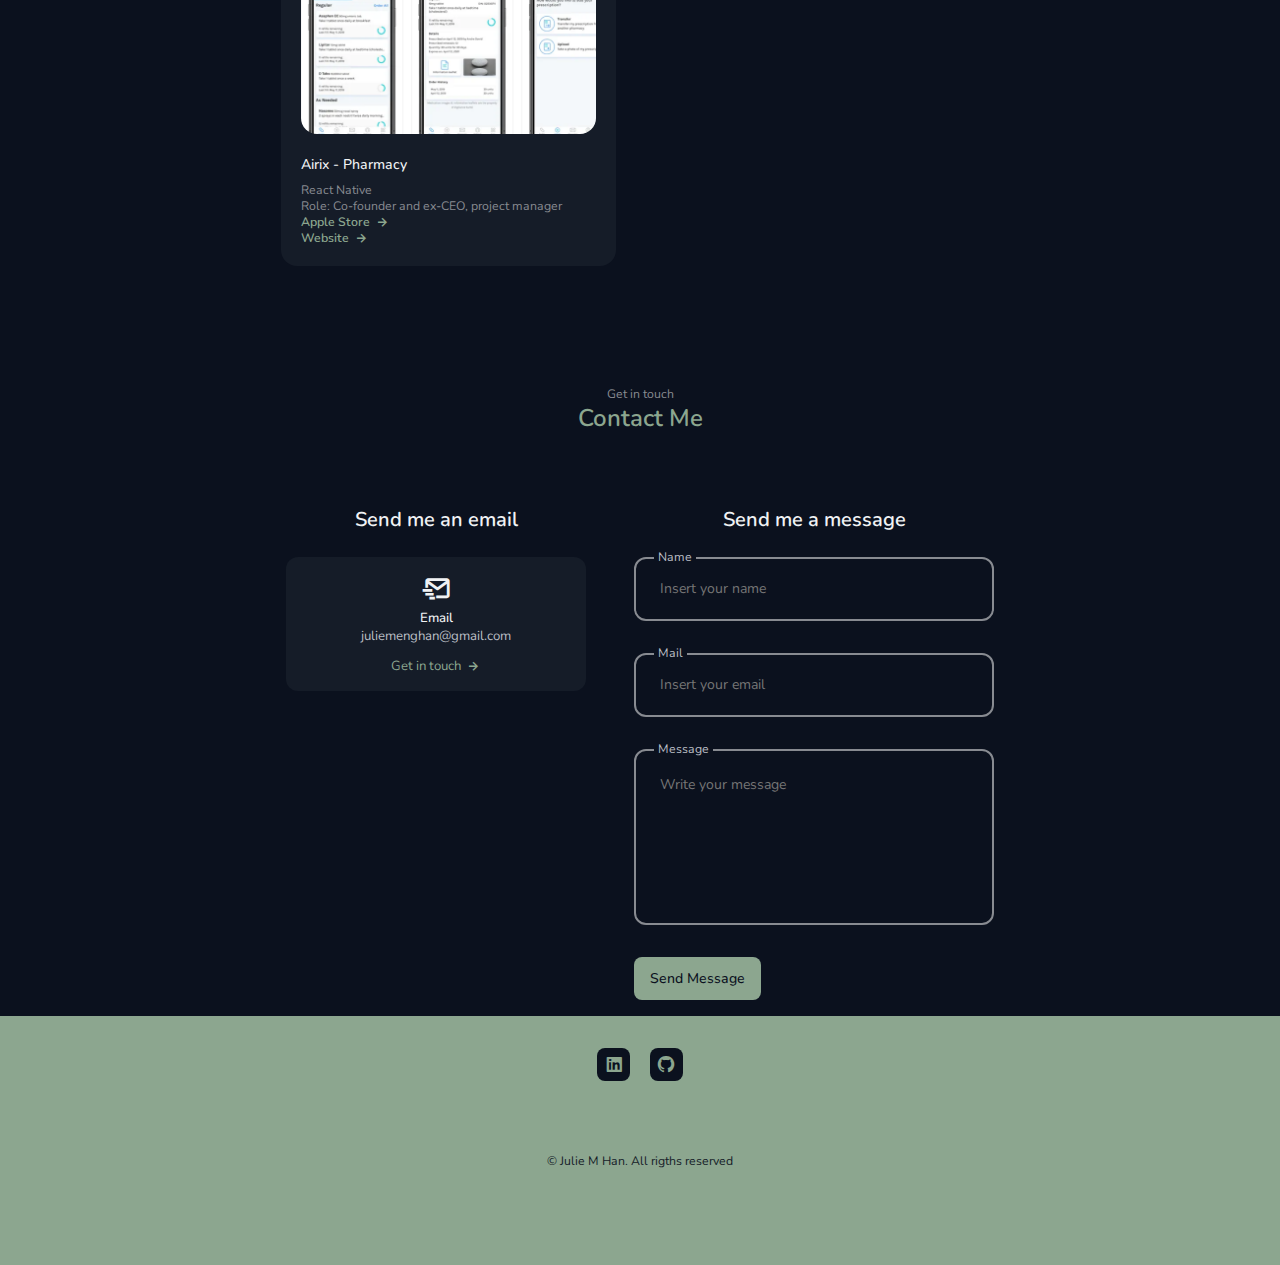
==== commit 9040a28a: "edit work pic and subtitles, links" ====
--- a/index.html
+++ b/index.html
@@ -366,51 +366,52 @@
       <div class="work__container container grid">
         <div class="work__card mix python javascript">
           <!-- use 600 x 900px rectangular img format -->
-          <img src="assets/img/work1-nums-api.png" alt="" class="work__img" />
+          <img src="assets/img/work1-nums-api.png" alt="numbers api preview screenshots" class="work__img" />
 
           <h3 class="work__title">Numbers API</h3>
           <span class="work__subtitle">Flask, Python, Blueprint, Cron</span>
 
+          <a href="https://github.com/rithmschool/numbers_api_v2" class="work__button">
+            Github <i class="bx bx-right-arrow-alt work__icon"></i>
+          </a>
+        </div>
+
+        <div class="work__card mix javascript">
+          <img src="assets/img/work2-sharebnb.png" alt="sharebnb preview screenshots" class="work__img" />
+
+          <h3 class="work__title">ShareBnB - Space Share</h3>
+          <span class="work__subtitle">React, Express, AWS S3</span>
+
+          <a href="http://sharebnb-jmh.surge.sh" class="work__button">
+            Demo <i class="bx bx-right-arrow-alt work__icon"></i>
+          </a>
+          <a href="https://github.com/jumehan/sharebnb-frontend" class="work__button">
+            Github <i class="bx bx-right-arrow-alt work__icon"></i>
+          </a>
+        </div>
+
+        <div class="work__card mix python">
+          <img src="assets/img/work3.jpg" alt="" class="work__img" />
+
+          <h3 class="work__title">Jobly - Job Board</h3>
+
           <a href="" class="work__button">
             Demo <i class="bx bx-right-arrow-alt work__icon"></i>
           </a>
-          <a href="" class="work__button">
-            Github <i class="bx bx-right-arrow-alt work__icon"></i>
-          </a>
-        </div>
-
-        <div class="work__card mix javascript">
-          <img src="assets/img/work2.jpg" alt="" class="work__img" />
-
-          <h3 class="work__title">ShareBnB - Space Share</h3>
+        </div>
+
+        <div class="work__card mix web">
+          <img src="assets/img/work4.jpg" alt="" class="work__img" />
+
+          <h3 class="work__title">Warbler - Social Networking</h3>
 
           <a href="" class="work__button">
             Demo <i class="bx bx-right-arrow-alt work__icon"></i>
           </a>
         </div>
 
-        <div class="work__card mix python">
-          <img src="assets/img/work3.jpg" alt="" class="work__img" />
-
-          <h3 class="work__title">Jobly - Job Board</h3>
-
-          <a href="" class="work__button">
-            Demo <i class="bx bx-right-arrow-alt work__icon"></i>
-          </a>
-        </div>
-
-        <div class="work__card mix web">
-          <img src="assets/img/work4.jpg" alt="" class="work__img" />
-
-          <h3 class="work__title">Warbler - Social Networking</h3>
-
-          <a href="" class="work__button">
-            Demo <i class="bx bx-right-arrow-alt work__icon"></i>
-          </a>
-        </div>
-
         <div class="work__card mix mobile">
-          <img src="assets/img/work5b-airix.png" alt="" class="work__img" />
+          <img src="assets/img/work5b-airix.png" alt="airix app screenshots preview" class="work__img" />
 
           <h3 class="work__title">Airix - Pharmacy</h3>
           <span class="work__subtitle">React Native</span>
--- a/assets/css/styles.css
+++ b/assets/css/styles.css
@@ -1,6 +1,6 @@
 /*=============== GOOGLE FONTS ===============*/
-@import url("https://fonts.googleapis.com/css2?family=Poppins:wght@400;500;600&display=swap");
 @import url('https://fonts.googleapis.com/css2?family=Nunito:wght@400;500;600&display=swap');
+
 /*=============== VARIABLES CSS ===============*/
 :root {
   --header-height: 3.5rem;
@@ -328,7 +328,7 @@
 .home__handle {
   justify-self: center;
   width: 190px;
-  height: 293px;
+  height: 290px;
   background: linear-gradient(0deg,
               hsla(var(--first-hue), var(--sat), var(--lig), 1),
               hsla(var(--first-hue), var(--sat), var(--lig), .2)
@@ -948,13 +948,6 @@
     margin-bottom: .5rem;
   }
 
-  .testimonial__container {
-    width: 750px;
-  }
-  .testimonial__card {
-    padding: 1.5rem 2rem;
-  }
-
   .contact__container {
     column-gap: 6rem;
   }
